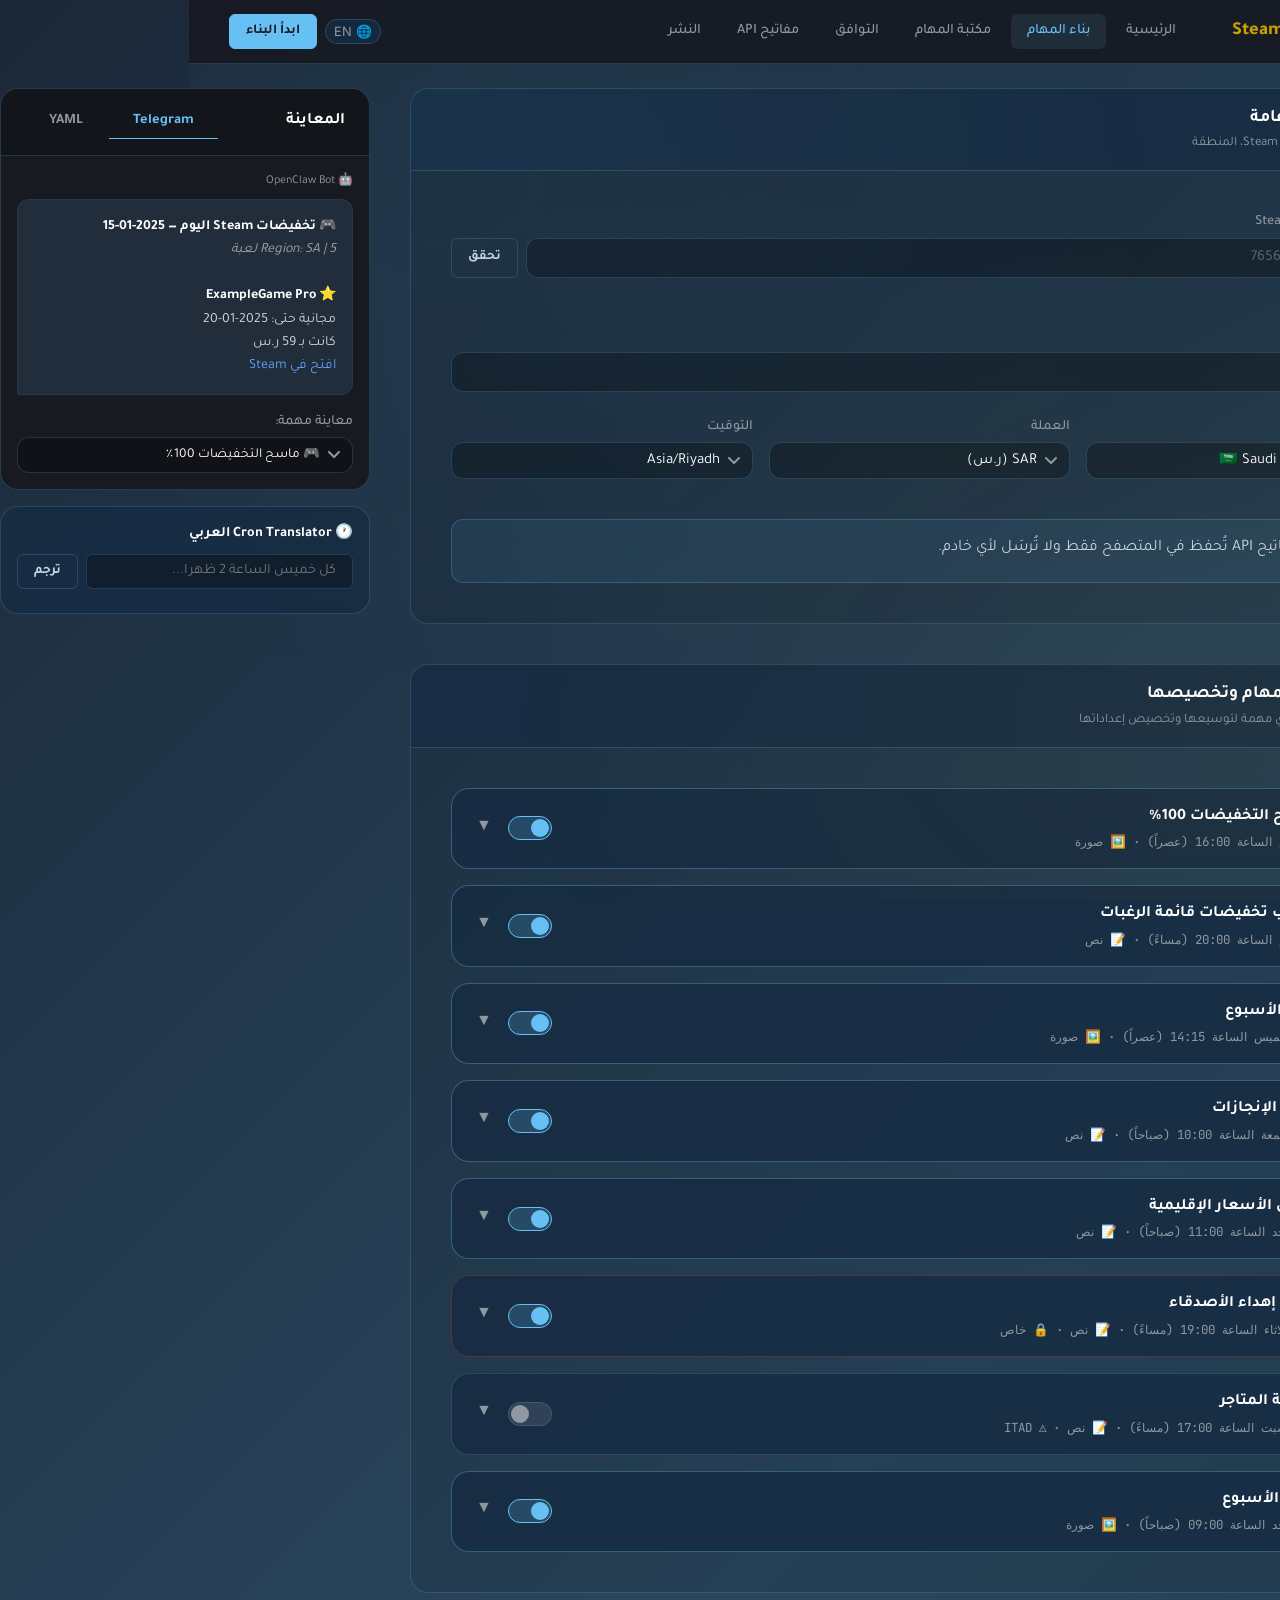
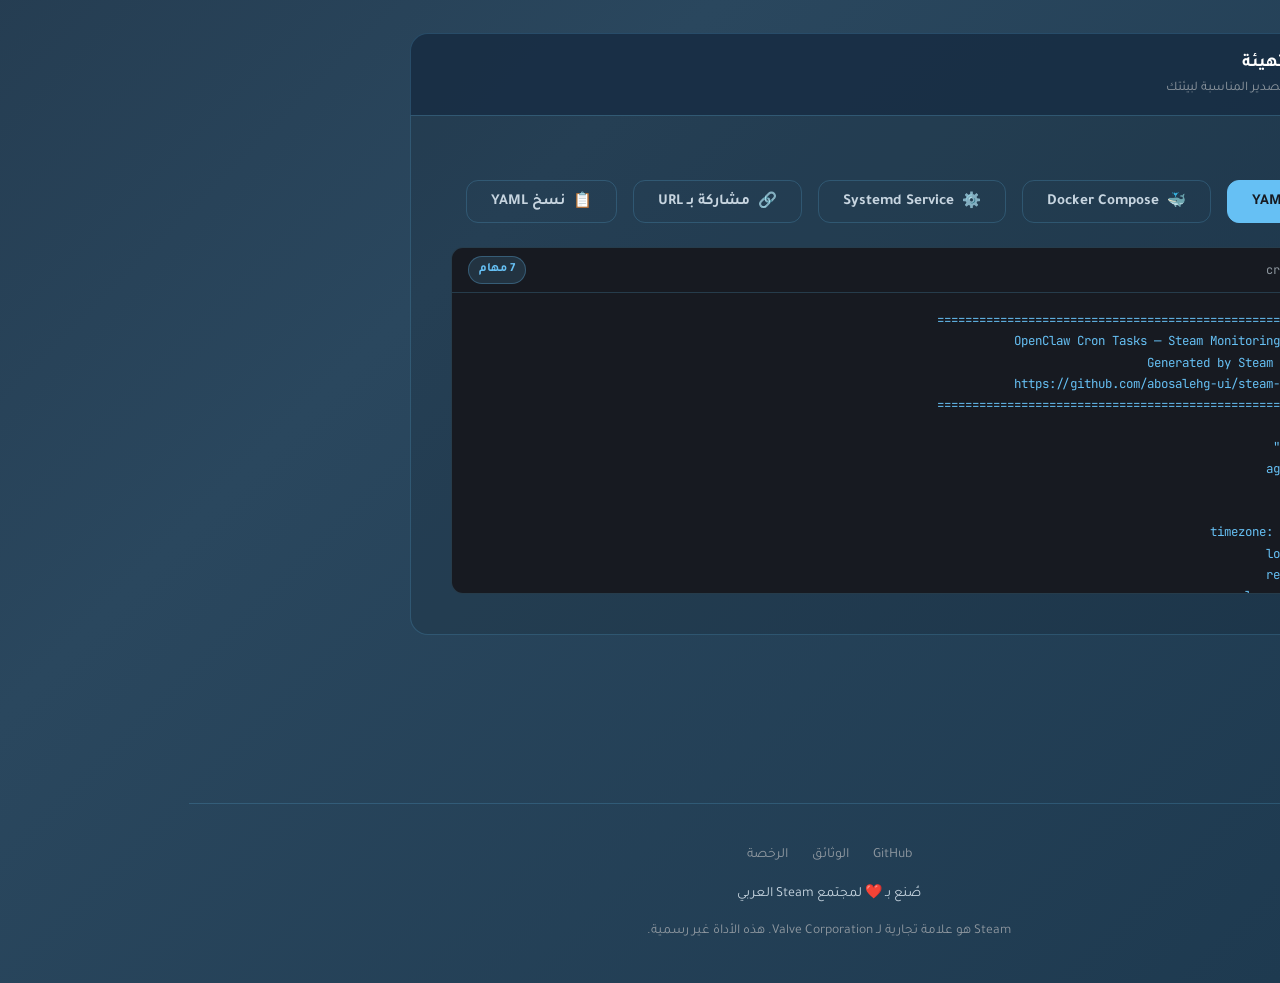
==== pages/builder.html @ 892746eb "feat: Section 2 — Logic Layer (tasks-registry, generators, utils, providers, builder.html)" ====
<!DOCTYPE html>
<html lang="ar" dir="rtl">
<head>
  <meta charset="UTF-8">
  <meta name="viewport" content="width=device-width, initial-scale=1.0">
  <title>بناء المهام — Steam Cron Studio</title>
  <link rel="icon" type="image/svg+xml" href="../assets/icons/favicon.svg">
  <link rel="preconnect" href="https://fonts.googleapis.com">
  <link rel="preconnect" href="https://fonts.gstatic.com" crossorigin>
  <link href="https://fonts.googleapis.com/css2?family=Tajawal:wght@400;500;700;800&family=Amiri:wght@400;700&family=Inter:wght@400;600;800&family=JetBrains+Mono:wght@400;500&display=swap" rel="stylesheet">
  <link rel="stylesheet" href="../css/steam-theme.css">
  <link rel="stylesheet" href="../css/components.css">
  <style>
    .builder-main { padding: calc(var(--nav-height) + var(--space-lg)) var(--space-xl) var(--space-2xl); }
    .builder-grid { display: grid; grid-template-columns: 1fr 370px; gap: var(--space-xl); max-width: 1300px; margin: 0 auto; align-items: start; }
    @media(max-width:1100px){ .builder-grid{ grid-template-columns:1fr; } }

    .step-section { margin-bottom: var(--space-xl); }
    .step-section-header {
      display: flex; align-items: center; gap: var(--space-md);
      padding: var(--space-md) var(--space-lg);
      background: var(--bg-card); border: 1px solid var(--border-card);
      border-radius: var(--radius-lg) var(--radius-lg) 0 0;
      border-bottom: none; cursor: pointer;
    }
    .step-section-body {
      background: rgba(0,0,0,0.1); border: 1px solid var(--border-card);
      border-radius: 0 0 var(--radius-lg) var(--radius-lg);
      padding: var(--space-xl);
    }
    .step-num-big {
      width: 40px; height: 40px; border-radius: 50%;
      background: var(--accent-gold); color: var(--bg-deep);
      display: flex; align-items: center; justify-content: center;
      font-weight: 800; font-size: 1.1rem; flex-shrink: 0;
    }

    /* Task cards in builder */
    .builder-tasks { display: flex; flex-direction: column; gap: var(--space-md); }

    .b-task {
      background: var(--bg-card); border: 1px solid var(--border-card);
      border-radius: var(--radius-lg); overflow: hidden;
      transition: border-color var(--transition-fast);
    }
    .b-task.enabled  { border-color: rgba(102,192,244,0.35); }
    .b-task.required { border-color: rgba(169,68,66,0.4); }

    .b-task-head {
      display: flex; align-items: center; gap: var(--space-md);
      padding: var(--space-md) var(--space-lg); cursor: pointer;
    }
    .b-task-head:hover { background: rgba(102,192,244,0.03); }

    .b-task-icon { font-size: 1.5rem; flex-shrink:0; }
    .b-task-info { flex: 1; }
    .b-task-name { font-weight: 700; color: var(--text-white); }
    .b-task-meta { font-size: 0.78rem; color: var(--text-secondary); font-family: var(--font-mono); margin-top: 2px; }

    .b-task-body {
      display: none; padding: var(--space-lg);
      border-top: 1px solid var(--border-card);
      background: rgba(0,0,0,0.12);
    }
    .b-task.open .b-task-body { display: block; }
    .b-task .chevron { transition: transform var(--transition-base); color: var(--text-secondary); }
    .b-task.open .chevron { transform: rotate(180deg); }

    /* Config rows */
    .cfg-row { display: flex; align-items: center; gap: var(--space-md); margin-bottom: var(--space-md); }
    .cfg-row:last-child { margin-bottom: 0; }
    .cfg-label { min-width: 160px; font-size: 0.85rem; color: var(--text-secondary); flex-shrink:0; }
    .cfg-val   { flex: 1; display: flex; align-items: center; gap: var(--space-sm); }
    .cfg-suffix { font-size: 0.85rem; color: var(--text-secondary); flex-shrink: 0; }

    /* Number input with +/- */
    .num-input-wrap { display: flex; align-items: center; gap: 4px; }
    .num-btn {
      width: 28px; height: 28px; border-radius: var(--radius-sm);
      background: rgba(102,192,244,0.1); border: 1px solid var(--border-card);
      color: var(--accent-blue); font-size: 1rem; cursor: pointer;
      display: flex; align-items: center; justify-content: center;
      transition: background var(--transition-fast);
    }
    .num-btn:hover { background: rgba(102,192,244,0.2); }
    .num-field {
      width: 64px; text-align: center; padding: 4px 6px;
      background: rgba(0,0,0,0.3); border: 1px solid var(--border-card);
      border-radius: var(--radius-sm); color: var(--text-white);
      font-family: var(--font-mono); font-size: 0.9rem;
    }

    /* Tag input */
    .tag-wrap {
      display: flex; flex-wrap: wrap; gap: 4px; padding: 6px;
      background: rgba(0,0,0,0.3); border: 1px solid var(--border-card);
      border-radius: var(--radius-md); min-height: 42px;
      cursor: text; flex: 1;
    }
    .tag-chip {
      display: flex; align-items: center; gap: 4px;
      padding: 3px 8px; border-radius: var(--radius-pill);
      background: rgba(102,192,244,0.12); border: 1px solid rgba(102,192,244,0.25);
      font-size: 0.78rem; color: var(--accent-blue);
    }
    .tag-x { background: none; border: none; color: var(--accent-blue); cursor: pointer; padding: 0; font-size: 0.85rem; opacity: 0.7; }
    .tag-x:hover { opacity: 1; }
    .tag-in {
      background: none; border: none; color: var(--text-white);
      font-family: var(--font-arabic); font-size: 0.85rem;
      outline: none; min-width: 80px; flex: 1;
    }

    /* Schedule picker */
    .sched-wrap { display: flex; flex-direction: column; gap: var(--space-sm); }
    .sched-pills { display: flex; flex-wrap: wrap; gap: var(--space-xs); }
    .sched-pill {
      padding: 5px var(--space-md); border-radius: var(--radius-pill);
      border: 1px solid var(--border-card); font-size: 0.8rem; cursor: pointer;
      background: transparent; color: var(--text-secondary); font-family: var(--font-arabic);
      transition: all var(--transition-fast);
    }
    .sched-pill.active, .sched-pill:hover { border-color: var(--accent-blue); color: var(--accent-blue); background: rgba(102,192,244,0.08); }
    .sched-custom-row { display: flex; gap: var(--space-sm); align-items: center; }
    .cron-result { font-family: var(--font-mono); font-size: 0.9rem; color: var(--accent-blue); padding: 6px var(--space-md); background: rgba(0,0,0,0.3); border-radius: var(--radius-sm); border: 1px solid var(--border-card); }

    /* Preview panel */
    .preview-sticky { position: sticky; top: calc(var(--nav-height) + var(--space-md)); }
    .preview-box { background: var(--bg-deep); border: 1px solid var(--border-card); border-radius: var(--radius-lg); overflow: hidden; }
    .preview-head { padding: var(--space-md) var(--space-lg); border-bottom: 1px solid var(--border-card); background: rgba(0,0,0,0.2); }
    .preview-body { padding: var(--space-md); min-height: 200px; max-height: calc(100vh - 280px); overflow-y: auto; }

    .tg-preview {
      background: #212d3b; border-radius: 12px 12px 12px 3px;
      padding: var(--space-md); font-size: 0.875rem; line-height: 1.65;
      color: #d1d5db; max-width: 340px; word-break: break-word;
      white-space: pre-wrap; border: 1px solid rgba(102,192,244,0.08);
    }
    .tg-preview b { color: #fff; font-weight: 700; }
    .tg-preview i { color: #9ca3af; }
    .tg-preview a { color: #60a5fa; }
    .tg-preview s { text-decoration: line-through; opacity: 0.7; }

    /* Export section */
    .export-card { background: var(--bg-card); border: 1px solid var(--border-gold); border-radius: var(--radius-lg); padding: var(--space-xl); }
    .export-btns { display: flex; flex-wrap: wrap; gap: var(--space-md); margin-top: var(--space-lg); }

    /* YAML preview */
    .yaml-box { background: var(--bg-deep); border: 1px solid var(--border-card); border-radius: var(--radius-md); overflow: hidden; }
    .yaml-box-head { padding: var(--space-sm) var(--space-md); border-bottom: 1px solid var(--border-card); display: flex; justify-content: space-between; align-items: center; }
    .yaml-content { padding: var(--space-md); font-family: var(--font-mono); font-size: 0.78rem; color: var(--accent-blue); line-height: 1.7; max-height: 300px; overflow-y: auto; white-space: pre; }

    /* Cron NL section */
    .cron-nl-box { background: rgba(0,0,0,0.2); border: 1px solid var(--border-card); border-radius: var(--radius-md); padding: var(--space-md); margin-top: var(--space-md); }
    .cron-nl-row { display: flex; gap: var(--space-sm); }
    .cron-nl-in { flex: 1; padding: 8px var(--space-md); background: rgba(0,0,0,0.3); border: 1px solid var(--border-card); border-radius: var(--radius-sm); color: var(--text-white); font-family: var(--font-arabic); font-size: 0.9rem; outline: none; }
    .cron-nl-in:focus { border-color: var(--accent-blue); }
    .cron-nl-result { margin-top: var(--space-sm); font-size: 0.85rem; color: var(--text-secondary); }

    /* Steam verify */
    .steam-verify-row { display: flex; gap: var(--space-sm); }
    .steam-verify-row .form-input { flex: 1; }
    .avatar-preview { width: 52px; height: 52px; border-radius: 6px; border: 2px solid var(--accent-blue); object-fit: cover; display: none; }
  </style>
</head>
<body>
<nav class="nav" id="nav-host"></nav>

<main class="builder-main">
  <div class="builder-grid">

    <!-- ══ LEFT COLUMN: Steps ══════════════════════════════════ -->
    <div class="builder-left">

      <!-- STEP 1: Global Settings -->
      <div class="step-section" id="step1">
        <div class="step-section-header">
          <div class="step-num-big">1</div>
          <div>
            <div style="font-weight:700;color:var(--text-white);font-size:1.1rem" data-i18n="step1_title">إعدادات عامة</div>
            <div style="font-size:0.82rem;color:var(--text-secondary)">Steam ID، Telegram، المنطقة</div>
          </div>
        </div>
        <div class="step-section-body">

          <!-- Steam ID -->
          <div class="form-group">
            <label class="form-label" data-i18n="steam_id_label">Steam ID (SteamID64)</label>
            <div class="steam-verify-row">
              <img id="steam-avatar" class="avatar-preview" alt="Steam Avatar">
              <input type="text" id="steam-id-input" class="form-input"
                     placeholder="76561198017149971"
                     maxlength="17" inputmode="numeric"
                     data-i18n-placeholder="steam_id_placeholder">
              <button id="verify-btn" class="btn btn-ghost btn-sm" data-i18n="verify_btn">تحقق</button>
            </div>
            <div id="steam-verify-msg" style="font-size:0.8rem;margin-top:4px;"></div>
            <div class="muted" style="font-size:0.78rem;margin-top:4px;" data-i18n="steam_id_hint">17 رقم يبدأ بـ 7656119</div>
          </div>

          <!-- Telegram Chat ID -->
          <div class="form-group">
            <label class="form-label" data-i18n="chat_id_label">Telegram Chat ID</label>
            <input type="text" id="chat-id-input" class="form-input"
                   placeholder="6803381"
                   data-i18n-placeholder="chat_id_placeholder">
          </div>

          <!-- Region + Currency + Timezone -->
          <div class="grid grid-3" style="gap:var(--space-md)">
            <div class="form-group">
              <label class="form-label" data-i18n="region_label">المنطقة</label>
              <select id="region-select" class="form-select">
                <option value="sa" selected>🇸🇦 Saudi Arabia (SA)</option>
                <option value="ae">🇦🇪 UAE (AE)</option>
                <option value="kw">🇰🇼 Kuwait (KW)</option>
                <option value="us">🇺🇸 USA (US)</option>
                <option value="gb">🇬🇧 UK (GB)</option>
                <option value="de">🇩🇪 Germany (DE)</option>
              </select>
            </div>
            <div class="form-group">
              <label class="form-label" data-i18n="currency_label">العملة</label>
              <select id="currency-select" class="form-select">
                <option value="SAR" selected>SAR (ر.س)</option>
                <option value="AED">AED (د.إ)</option>
                <option value="KWD">KWD (د.ك)</option>
                <option value="USD">USD ($)</option>
                <option value="GBP">GBP (£)</option>
                <option value="EUR">EUR (€)</option>
              </select>
            </div>
            <div class="form-group">
              <label class="form-label" data-i18n="timezone_label">التوقيت</label>
              <select id="tz-select" class="form-select">
                <option value="Asia/Riyadh" selected>Asia/Riyadh</option>
                <option value="Asia/Dubai">Asia/Dubai</option>
                <option value="Asia/Kuwait">Asia/Kuwait</option>
                <option value="UTC">UTC</option>
                <option value="Europe/London">Europe/London</option>
              </select>
            </div>
          </div>

          <div class="alert alert-info" style="margin-top:var(--space-md)">
            <span class="alert-icon">🔒</span>
            <div class="alert-content" data-i18n="notice_client_only">مفاتيح API تُحفظ في المتصفح فقط ولا تُرسَل لأي خادم.</div>
          </div>
        </div>
      </div>

      <!-- STEP 2: Tasks -->
      <div class="step-section" id="step2">
        <div class="step-section-header">
          <div class="step-num-big" style="background:var(--accent-blue)">2</div>
          <div>
            <div style="font-weight:700;color:var(--text-white);font-size:1.1rem" data-i18n="tasks_step_title">تفعيل المهام وتخصيصها</div>
            <div style="font-size:0.82rem;color:var(--text-secondary)" data-i18n="tasks_step_subtitle">اضغط على أي مهمة لتوسيعها وتخصيص إعداداتها</div>
          </div>
        </div>
        <div class="step-section-body">
          <div class="builder-tasks" id="tasks-container">
            <!-- Injected by JS -->
          </div>
        </div>
      </div>

      <!-- STEP 3: Export -->
      <div class="step-section" id="step3">
        <div class="step-section-header">
          <div class="step-num-big" style="background:var(--accent-green)">3</div>
          <div>
            <div style="font-weight:700;color:var(--text-white);font-size:1.1rem" data-i18n="export_title">تصدير التهيئة</div>
            <div style="font-size:0.82rem;color:var(--text-secondary)" data-i18n="export_subtitle">اختر صيغة التصدير المناسبة لبيئتك</div>
          </div>
        </div>
        <div class="step-section-body">
          <div class="export-btns">
            <button id="btn-dl-yaml"    class="btn btn-primary">⬇️ <span data-i18n="btn_export_yaml">تحميل YAML</span></button>
            <button id="btn-dl-docker"  class="btn btn-ghost">🐳 <span data-i18n="btn_export_docker">Docker Compose</span></button>
            <button id="btn-dl-systemd" class="btn btn-ghost">⚙️ <span data-i18n="btn_export_systemd">Systemd Service</span></button>
            <button id="btn-share"      class="btn btn-ghost">🔗 <span data-i18n="btn_share_url">مشاركة بـ URL</span></button>
            <button id="btn-copy-yaml"  class="btn btn-ghost">📋 <span data-i18n="btn_copy_yaml">نسخ YAML</span></button>
          </div>

          <!-- YAML Preview -->
          <div class="yaml-box" style="margin-top:var(--space-lg)">
            <div class="yaml-box-head">
              <span class="code-lang">cron_tasks.yaml</span>
              <span id="tasks-count" class="badge badge-blue">0 مهام</span>
            </div>
            <div class="yaml-content" id="yaml-preview">
              # أدخل إعداداتك أولاً لتوليد الـ YAML
            </div>
          </div>
        </div>
      </div>
    </div>

    <!-- ══ RIGHT COLUMN: Preview Panel ═══════════════════════ -->
    <div class="preview-sticky">
      <div class="preview-box">
        <div class="preview-head">
          <div class="flex-between">
            <span style="font-weight:700;color:var(--text-white)" data-i18n="preview_title">المعاينة</span>
            <div class="tabs" style="border:none;gap:2px">
              <button class="tab-btn active" data-tab-id="tab-tg">Telegram</button>
              <button class="tab-btn"        data-tab-id="tab-yaml">YAML</button>
            </div>
          </div>
        </div>

        <!-- Tab: Telegram Preview -->
        <div class="preview-body" id="tab-tg">
          <div style="font-size:0.75rem;color:var(--text-secondary);margin-bottom:var(--space-sm)">
            🤖 OpenClaw Bot
          </div>
          <div class="tg-preview" id="tg-preview-content">
            اختر مهمة لمعاينة رسالة Telegram
          </div>
          <div style="margin-top:var(--space-md)">
            <label class="form-label" style="margin-bottom:4px">معاينة مهمة:</label>
            <select id="preview-task-select" class="form-select" style="font-size:0.85rem">
            </select>
          </div>
        </div>

        <!-- Tab: YAML mini preview -->
        <div class="preview-body" id="tab-yaml" style="display:none">
          <pre id="yaml-mini-preview" style="font-size:0.72rem;max-height:400px;overflow:auto;border:none;background:transparent;padding:0;color:var(--accent-blue)"># YAML preview here</pre>
        </div>

      </div>

      <!-- Cron NL Translator -->
      <div style="margin-top:var(--space-md)">
        <div class="card" style="padding:var(--space-md)">
          <div style="font-weight:700;color:var(--text-white);margin-bottom:var(--space-sm);font-size:0.9rem">
            🕐 Cron Translator العربي
          </div>
          <div class="cron-nl-row">
            <input type="text" id="cron-nl-input" class="cron-nl-in"
                   placeholder="كل خميس الساعة 2 ظهراً...">
            <button id="cron-nl-btn" class="btn btn-ghost btn-sm" data-i18n="cron_nl_btn">ترجم</button>
          </div>
          <div class="cron-nl-result" id="cron-nl-result"></div>
        </div>
      </div>

    </div>
  </div>
</main>

<footer class="footer" id="footer-host"></footer>

<script type="module">
import { initPage, showToast, downloadFile, copyToClipboard, fetchSteamProfile, isValidSteamId, getLang, setState, getState } from '../js/app.js';
import { TASKS_REGISTRY, buildDefaultConfigs } from '../js/tasks-registry.js';
import { generateYaml }         from '../js/generators/yaml.js';
import { generateDockerCompose } from '../js/generators/docker.js';
import { generateSystemd }       from '../js/generators/systemd.js';
import { nlToCron, cronToHuman } from '../js/utils/cron-nl.js';
import { buildShareUrl, readConfigFromUrl } from '../js/utils/url-state.js';
import { t } from '../js/i18n.js';

// ── App State ──────────────────────────────────────────────────
let tasksCfg = buildDefaultConfigs();
let globalCfg = { steamId:'', chatId:'', region:'sa', currency:'SAR', timezone:'Asia/Riyadh' };

// Load from URL if present
const urlCfg = readConfigFromUrl();
if (urlCfg?.tasksCfg) tasksCfg = { ...tasksCfg, ...urlCfg.tasksCfg };

// ── Init ───────────────────────────────────────────────────────
initPage('builder');
renderTasks();
updateAllPreviews();

// ── Tab switching ──────────────────────────────────────────────
document.querySelectorAll('[data-tab-id]').forEach(btn => {
  btn.addEventListener('click', () => {
    document.querySelectorAll('[data-tab-id]').forEach(b => b.classList.remove('active'));
    btn.classList.add('active');
    const id = btn.dataset.tabId;
    document.getElementById('tab-tg').style.display   = id === 'tab-tg'   ? 'block' : 'none';
    document.getElementById('tab-yaml').style.display  = id === 'tab-yaml' ? 'block' : 'none';
  });
});

// ── Global config inputs ────────────────────────────────────────
document.getElementById('steam-id-input').addEventListener('input', e => {
  globalCfg.steamId = e.target.value.trim();
  updateAllPreviews();
});
document.getElementById('chat-id-input').addEventListener('input', e => {
  globalCfg.chatId = e.target.value.trim();
  updateAllPreviews();
});
document.getElementById('region-select').addEventListener('change', e => {
  globalCfg.region = e.target.value;
  updateAllPreviews();
});
document.getElementById('currency-select').addEventListener('change', e => {
  globalCfg.currency = e.target.value;
  updateAllPreviews();
});
document.getElementById('tz-select').addEventListener('change', e => {
  globalCfg.timezone = e.target.value;
  updateAllPreviews();
});

// ── Steam Verify ───────────────────────────────────────────────
document.getElementById('verify-btn').addEventListener('click', async () => {
  const id  = document.getElementById('steam-id-input').value.trim();
  const msg = document.getElementById('steam-verify-msg');
  const avatar = document.getElementById('steam-avatar');

  if (!isValidSteamId(id)) {
    msg.textContent = t('err_invalid_steam_id', getLang());
    msg.style.color = 'var(--accent-red)';
    return;
  }

  msg.textContent = '⏳ جاري التحقق...';
  msg.style.color = 'var(--text-secondary)';

  try {
    const profile = await fetchSteamProfile(id);
    msg.innerHTML  = `✅ <b style="color:var(--text-white)">${profile.name}</b> · عضو منذ ${profile.memberSince || '—'}`;
    msg.style.color = '#8fb940';
    if (profile.avatar) {
      avatar.src   = profile.avatar;
      avatar.style.display = 'block';
    }
    globalCfg.steamId = id;
    showToast(t('toast_steam_ok', getLang()), 'success');
  } catch {
    msg.textContent = t('toast_steam_err', getLang());
    msg.style.color = 'var(--accent-red)';
    showToast(t('toast_steam_err', getLang()), 'error');
  }
});

// ── Render Task Cards ───────────────────────────────────────────
function renderTasks() {
  const lang = getLang();
  const container = document.getElementById('tasks-container');
  const previewSel = document.getElementById('preview-task-select');

  container.innerHTML = '';
  previewSel.innerHTML = '';

  for (const task of TASKS_REGISTRY) {
    const cfg = tasksCfg[task.id];
    const card = document.createElement('div');
    card.className = `b-task ${cfg.enabled ? 'enabled' : ''} ${task.privacyHigh ? 'required' : ''}`;
    card.dataset.id = task.id;

    const humanSched = cronToHuman(cfg.schedule);
    const humanStr   = humanSched.ar || humanSched;

    card.innerHTML = `
      <div class="b-task-head">
        <span class="b-task-icon">${task.icon}</span>
        <div class="b-task-info">
          <div class="b-task-name">${task.name[lang] || task.name.ar}</div>
          <div class="b-task-meta">${humanStr} · ${task.outputFormat === 'image' ? '🖼️ صورة' : '📝 نص'}${task.privacyHigh ? ' · 🔒 خاص' : ''}${task.requiresItad ? ' · ⚠️ ITAD' : ''}</div>
        </div>
        <label class="toggle-switch" onclick="event.stopPropagation()">
          <input type="checkbox" class="task-toggle" data-task="${task.id}" ${cfg.enabled ? 'checked' : ''}>
          <div class="toggle-track"></div>
        </label>
        <span class="chevron">▼</span>
      </div>
      <div class="b-task-body">
        ${task.privacyHigh ? `<div class="alert alert-danger" style="margin-bottom:var(--space-md)"><span class="alert-icon">🔒</span><div class="alert-content" data-i18n="notice_privacy_high">بيانات الأصدقاء — لن تُعرض كصورة أبدًا (خصوصية)</div></div>` : ''}
        ${task.requiresItad ? `<div class="alert alert-warning" style="margin-bottom:var(--space-md)"><span class="alert-icon">⚠️</span><div class="alert-content" data-i18n="notice_itad_required">هذه المهمة تحتاج ITAD API Key</div></div>` : ''}
        <div class="cfg-row">
          <span class="cfg-label">الجدولة</span>
          <div class="cfg-val">
            <div class="sched-wrap" style="flex:1">
              <div class="sched-pills" data-task="${task.id}">
                ${getSchedulePresets(task).map(p => `<button class="sched-pill ${p.cron === cfg.schedule ? 'active' : ''}" data-cron="${p.cron}">${p.label}</button>`).join('')}
              </div>
              <div class="sched-custom-row">
                <input type="text" class="cron-result" data-task="${task.id}" value="${cfg.schedule}" style="flex:1" dir="ltr">
                <span class="muted" style="font-size:0.75rem" id="cron-human-${task.id}">${humanStr}</span>
              </div>
            </div>
          </div>
        </div>
        ${renderConfigs(task, cfg.configs)}
      </div>
    `;
    container.appendChild(card);

    // Preview select option
    const opt = document.createElement('option');
    opt.value = task.id;
    opt.textContent = `${task.icon} ${task.name[lang] || task.name.ar}`;
    previewSel.appendChild(opt);
  }

  // Attach toggle listeners
  container.querySelectorAll('.task-toggle').forEach(chk => {
    chk.addEventListener('change', e => {
      const id = e.target.dataset.task;
      tasksCfg[id].enabled = e.target.checked;
      e.target.closest('.b-task').classList.toggle('enabled', e.target.checked);
      updateAllPreviews();
    });
  });

  // Attach expand listeners
  container.querySelectorAll('.b-task-head').forEach(head => {
    head.addEventListener('click', e => {
      if (e.target.closest('.toggle-switch')) return;
      const card = head.closest('.b-task');
      // Close others
      container.querySelectorAll('.b-task.open').forEach(c => { if (c !== card) c.classList.remove('open'); });
      card.classList.toggle('open');
    });
  });

  // Schedule pill listeners
  container.querySelectorAll('.sched-pill').forEach(pill => {
    pill.addEventListener('click', () => {
      const taskId = pill.closest('.sched-pills').dataset.task;
      const cron   = pill.dataset.cron;
      pill.closest('.sched-pills').querySelectorAll('.sched-pill').forEach(p => p.classList.remove('active'));
      pill.classList.add('active');
      const input  = container.querySelector(`.cron-result[data-task="${taskId}"]`);
      if (input) input.value = cron;
      tasksCfg[taskId].schedule = cron;
      const h = cronToHuman(cron);
      const humanEl = document.getElementById(`cron-human-${taskId}`);
      if (humanEl) humanEl.textContent = h.ar || h;
      updateAllPreviews();
    });
  });

  // Cron input listeners
  container.querySelectorAll('.cron-result').forEach(input => {
    input.addEventListener('change', e => {
      const taskId = e.target.dataset.task;
      tasksCfg[taskId].schedule = e.target.value.trim();
      const h = cronToHuman(e.target.value.trim());
      const humanEl = document.getElementById(`cron-human-${taskId}`);
      if (humanEl) humanEl.textContent = h.ar || h;
      updateAllPreviews();
    });
  });

  attachConfigListeners();
}

function getSchedulePresets(task) {
  const presets = [
    { label: 'يومياً 16:00', cron: '0 16 * * *' },
    { label: 'يومياً 20:00', cron: '0 20 * * *' },
    { label: 'الأحد 09:00',  cron: '0 9 * * 0' },
    { label: 'الأحد 11:00',  cron: '0 11 * * 0' },
    { label: 'الثلاثاء 19:00', cron: '0 19 * * 2' },
    { label: 'الخميس 14:15', cron: '15 14 * * 4' },
    { label: 'الجمعة 10:00', cron: '0 10 * * 5' },
    { label: 'السبت 17:00',  cron: '0 17 * * 6' },
  ];
  // Return the task default + 2 alternatives
  const taskPreset = presets.find(p => p.cron === task.schedule) || { label: 'مخصص', cron: task.schedule };
  const others = presets.filter(p => p.cron !== task.schedule).slice(0, 2);
  return [taskPreset, ...others];
}

function renderConfigs(task, cfgVals) {
  if (!task.configs.length) return '';
  const rows = task.configs.map(cfgDef => {
    const val = cfgVals[cfgDef.key] ?? cfgDef.default;
    const labelKey = cfgDef.labelKey;
    const label = t(labelKey, getLang());

    if (cfgDef.type === 'bool') {
      return `<div class="cfg-row">
        <span class="cfg-label">${label}</span>
        <div class="cfg-val">
          <label class="toggle-switch">
            <input type="checkbox" class="cfg-bool" data-task="${task.id}" data-key="${cfgDef.key}" ${val ? 'checked' : ''}>
            <div class="toggle-track"></div>
          </label>
        </div>
      </div>`;
    }

    if (cfgDef.type === 'number') {
      return `<div class="cfg-row">
        <span class="cfg-label">${label}</span>
        <div class="cfg-val">
          <div class="num-input-wrap">
            <button class="num-btn" data-op="dec" data-task="${task.id}" data-key="${cfgDef.key}" data-min="${cfgDef.min||0}">−</button>
            <input type="number" class="num-field cfg-num" data-task="${task.id}" data-key="${cfgDef.key}" value="${val}" min="${cfgDef.min||0}" max="${cfgDef.max||999}">
            <button class="num-btn" data-op="inc" data-task="${task.id}" data-key="${cfgDef.key}" data-max="${cfgDef.max||999}">+</button>
          </div>
          ${cfgDef.suffix ? `<span class="cfg-suffix">${cfgDef.suffix}</span>` : ''}
        </div>
      </div>`;
    }

    if (cfgDef.type === 'tags') {
      const tags = Array.isArray(val) ? val : cfgDef.default;
      return `<div class="cfg-row" style="align-items:flex-start">
        <span class="cfg-label" style="padding-top:8px">${label}</span>
        <div class="cfg-val">
          <div class="tag-wrap" data-task="${task.id}" data-key="${cfgDef.key}">
            ${tags.map(tag => `<span class="tag-chip">${tag}<button class="tag-x" data-tag="${tag}">×</button></span>`).join('')}
            <input type="text" class="tag-in" placeholder="أضف...">
          </div>
        </div>
      </div>`;
    }

    return '';
  }).join('');

  return rows;
}

function attachConfigListeners() {
  const container = document.getElementById('tasks-container');

  container.querySelectorAll('.cfg-bool').forEach(chk => {
    chk.addEventListener('change', e => {
      tasksCfg[e.target.dataset.task].configs[e.target.dataset.key] = e.target.checked;
      updateAllPreviews();
    });
  });

  container.querySelectorAll('.num-btn').forEach(btn => {
    btn.addEventListener('click', () => {
      const { task, key, op, min, max } = btn.dataset;
      const input = btn.parentElement.querySelector('.cfg-num');
      let val = parseInt(input.value) || 0;
      val = op === 'inc' ? Math.min(val + 1, parseInt(max)||999) : Math.max(val - 1, parseInt(min)||0);
      input.value = val;
      tasksCfg[task].configs[key] = val;
      updateAllPreviews();
    });
  });

  container.querySelectorAll('.cfg-num').forEach(inp => {
    inp.addEventListener('change', e => {
      tasksCfg[e.target.dataset.task].configs[e.target.dataset.key] = parseInt(e.target.value) || 0;
      updateAllPreviews();
    });
  });

  // Tags
  container.querySelectorAll('.tag-wrap').forEach(wrap => {
    const { task, key } = wrap.dataset;

    wrap.addEventListener('click', () => wrap.querySelector('.tag-in').focus());

    wrap.querySelectorAll('.tag-x').forEach(btn => {
      btn.addEventListener('click', e => {
        const tag   = e.target.dataset.tag;
        const tags  = tasksCfg[task].configs[key] || [];
        tasksCfg[task].configs[key] = tags.filter(t => t !== tag);
        e.target.parentElement.remove();
        updateAllPreviews();
      });
    });

    const input = wrap.querySelector('.tag-in');
    input.addEventListener('keydown', e => {
      if ((e.key === 'Enter' || e.key === ',') && input.value.trim()) {
        e.preventDefault();
        const tag = input.value.trim().replace(',','');
        if (!tag) return;
        const tags = Array.isArray(tasksCfg[task].configs[key]) ? tasksCfg[task].configs[key] : [];
        if (!tags.includes(tag)) {
          tags.push(tag);
          tasksCfg[task].configs[key] = tags;
          const chip = document.createElement('span');
          chip.className = 'tag-chip';
          chip.innerHTML = `${tag}<button class="tag-x" data-tag="${tag}">×</button>`;
          chip.querySelector('.tag-x').addEventListener('click', () => {
            tasksCfg[task].configs[key] = tasksCfg[task].configs[key].filter(t => t !== tag);
            chip.remove();
            updateAllPreviews();
          });
          wrap.insertBefore(chip, input);
        }
        input.value = '';
        updateAllPreviews();
      }
    });
  });
}

// ── Preview Updates ─────────────────────────────────────────────
function updateAllPreviews() {
  updateTgPreview();
  updateYamlPreview();
  updateTasksCount();
}

function updateTgPreview() {
  const taskId  = document.getElementById('preview-task-select').value;
  const task    = TASKS_REGISTRY.find(t => t.id === taskId);
  const content = document.getElementById('tg-preview-content');
  if (!task || !content) return;
  const lang    = getLang();
  const raw     = task.telegramPreview(tasksCfg[task.id]?.configs || {}, lang);
  content.innerHTML = raw
    .replace(/\*\*(.*?)\*\*/g, '<b>$1</b>')
    .replace(/\n/g, '<br>');
}

document.getElementById('preview-task-select').addEventListener('change', updateTgPreview);

function updateYamlPreview() {
  const yaml = generateYaml(globalCfg, tasksCfg);
  document.getElementById('yaml-preview').textContent     = yaml;
  document.getElementById('yaml-mini-preview').textContent = yaml;
}

function updateTasksCount() {
  const count = TASKS_REGISTRY.filter(t => tasksCfg[t.id]?.enabled).length;
  const el    = document.getElementById('tasks-count');
  const lang  = getLang();
  if (el) el.textContent = `${count} ${lang === 'ar' ? 'مهام' : 'tasks'}`;
}

// ── Export Buttons ──────────────────────────────────────────────
document.getElementById('btn-dl-yaml').addEventListener('click', () => {
  const enabled = TASKS_REGISTRY.filter(t => tasksCfg[t.id]?.enabled);
  if (!enabled.length) { showToast(t('toast_no_tasks', getLang()), 'warning'); return; }
  downloadFile(generateYaml(globalCfg, tasksCfg), 'cron_tasks.yaml', 'text/yaml');
});

document.getElementById('btn-copy-yaml').addEventListener('click', async () => {
  const yaml = generateYaml(globalCfg, tasksCfg);
  await copyToClipboard(yaml, t('toast_copied', getLang()));
});

document.getElementById('btn-dl-docker').addEventListener('click', () => {
  downloadFile(generateDockerCompose(globalCfg, tasksCfg), 'docker-compose.yml', 'text/yaml');
});

document.getElementById('btn-dl-systemd').addEventListener('click', () => {
  const { service, timer, install } = generateSystemd(globalCfg);
  downloadFile(service,  'openclaw-steam.service', 'text/plain');
  setTimeout(() => downloadFile(timer,   'openclaw-steam.timer',   'text/plain'), 300);
  setTimeout(() => downloadFile(install, 'install.sh',             'text/plain'), 600);
});

document.getElementById('btn-share').addEventListener('click', async () => {
  const url = buildShareUrl({ tasksCfg, region: globalCfg.region });
  await copyToClipboard(url, t('toast_link_copied', getLang()));
});

// ── Cron NL Translator ──────────────────────────────────────────
document.getElementById('cron-nl-btn').addEventListener('click', () => {
  const input  = document.getElementById('cron-nl-input').value.trim();
  const result = document.getElementById('cron-nl-result');
  if (!input) return;
  const { cron, human } = nlToCron(input);
  result.innerHTML = `<span style="color:var(--accent-blue);font-family:var(--font-mono)">${cron}</span> <span style="color:var(--text-secondary);margin-right:8px">${human.ar || human}</span>`;
});

document.getElementById('cron-nl-input').addEventListener('keydown', e => {
  if (e.key === 'Enter') document.getElementById('cron-nl-btn').click();
});

// Re-render on language change
document.addEventListener('state-changed', () => renderTasks());
</script>
</body>
</html>
---- css/steam-theme.css ----
/* =============================================================
   STEAM CRON STUDIO — Design System
   Steam-inspired dark theme with Arabic RTL support
   ============================================================= */

@import url('https://fonts.googleapis.com/css2?family=Tajawal:wght@400;500;700;800&family=Amiri:wght@400;700&family=Inter:wght@400;600;800&family=JetBrains+Mono:wght@400;500&display=swap');

/* ── CSS Custom Properties ─────────────────────────────────── */
:root {
  /* Backgrounds */
  --bg-start:    #1b2838;
  --bg-end:      #2a475e;
  --bg-deep:     #171a21;
  --bg-card:     rgba(23, 44, 66, 0.85);
  --bg-card-hover: rgba(30, 58, 85, 0.95);
  --bg-overlay:  rgba(0, 0, 0, 0.6);

  /* Borders */
  --border-card: rgba(102, 192, 244, 0.2);
  --border-gold: rgba(199, 160, 8, 0.4);
  --border-active: #66c0f4;

  /* Accent Colors */
  --accent-blue:  #66c0f4;
  --accent-gold:  #c7a008;
  --accent-green: #5c7e10;
  --accent-red:   #a94442;
  --accent-fire:  #ff6b35;
  --accent-purple:#7b68ee;

  /* Text */
  --text-primary:   #c7d5e0;
  --text-secondary: #8f98a0;
  --text-white:     #ffffff;
  --text-gold:      #c7a008;
  --text-blue:      #66c0f4;

  /* Fonts */
  --font-arabic:  'Tajawal', 'Amiri', sans-serif;
  --font-display: 'Amiri', serif;
  --font-latin:   'Inter', sans-serif;
  --font-mono:    'JetBrains Mono', monospace;

  /* Spacing */
  --space-xs:  4px;
  --space-sm:  8px;
  --space-md:  16px;
  --space-lg:  24px;
  --space-xl:  40px;
  --space-2xl: 64px;

  /* Border Radius */
  --radius-sm:  6px;
  --radius-md:  12px;
  --radius-lg:  18px;
  --radius-xl:  28px;
  --radius-pill:100px;

  /* Shadows */
  --shadow-sm:   0 2px 8px rgba(0,0,0,0.3);
  --shadow-md:   0 6px 20px rgba(0,0,0,0.4);
  --shadow-lg:   0 12px 40px rgba(0,0,0,0.55);
  --shadow-gold: 0 0 20px rgba(199,160,8,0.25);
  --shadow-blue: 0 0 20px rgba(102,192,244,0.2);

  /* Transitions */
  --transition-fast: 150ms ease;
  --transition-base: 250ms ease;
  --transition-slow: 400ms cubic-bezier(0.4, 0, 0.2, 1);

  /* Layout */
  --nav-height: 64px;
  --sidebar-width: 300px;
  --content-max: 1200px;
}

/* ── Reset & Base ───────────────────────────────────────────── */
*, *::before, *::after {
  box-sizing: border-box;
  margin: 0;
  padding: 0;
}

html {
  scroll-behavior: smooth;
  font-size: 16px;
}

body {
  font-family: var(--font-arabic);
  background: linear-gradient(135deg, var(--bg-start) 0%, var(--bg-end) 60%, #1e3a50 100%);
  min-height: 100vh;
  color: var(--text-primary);
  line-height: 1.6;
  direction: rtl;
  overflow-x: hidden;
}

body.lang-en {
  direction: ltr;
  font-family: var(--font-latin);
}

/* Background pattern */
body::before {
  content: '';
  position: fixed;
  inset: 0;
  background:
    radial-gradient(ellipse at 20% 20%, rgba(102,192,244,0.05) 0%, transparent 50%),
    radial-gradient(ellipse at 80% 80%, rgba(199,160,8,0.04) 0%, transparent 50%);
  pointer-events: none;
  z-index: 0;
}

/* ── Typography ─────────────────────────────────────────────── */
h1, h2, h3, h4, h5, h6 {
  color: var(--text-white);
  line-height: 1.3;
  font-weight: 700;
}

h1 { font-size: clamp(2rem, 5vw, 3.5rem); }
h2 { font-size: clamp(1.5rem, 3vw, 2.2rem); }
h3 { font-size: clamp(1.2rem, 2.5vw, 1.6rem); }
h4 { font-size: 1.2rem; }

p { color: var(--text-primary); margin-bottom: var(--space-md); }
p:last-child { margin-bottom: 0; }

a {
  color: var(--accent-blue);
  text-decoration: none;
  transition: color var(--transition-fast);
}
a:hover { color: var(--text-white); }

code, pre {
  font-family: var(--font-mono);
  font-size: 0.875em;
}

pre {
  background: var(--bg-deep);
  border: 1px solid var(--border-card);
  border-radius: var(--radius-md);
  padding: var(--space-lg);
  overflow-x: auto;
  color: var(--accent-blue);
  line-height: 1.7;
}

/* ── Layout Utilities ───────────────────────────────────────── */
.container {
  width: 100%;
  max-width: var(--content-max);
  margin: 0 auto;
  padding: 0 var(--space-xl);
}

.main {
  position: relative;
  z-index: 1;
  padding-top: var(--nav-height);
}

.grid { display: grid; gap: var(--space-lg); }
.grid-2 { grid-template-columns: repeat(2, 1fr); }
.grid-3 { grid-template-columns: repeat(3, 1fr); }
.grid-4 { grid-template-columns: repeat(4, 1fr); }

.flex { display: flex; }
.flex-center { display: flex; align-items: center; justify-content: center; }
.flex-between { display: flex; align-items: center; justify-content: space-between; }
.flex-gap-sm { gap: var(--space-sm); }
.flex-gap-md { gap: var(--space-md); }
.flex-gap-lg { gap: var(--space-lg); }
.flex-wrap { flex-wrap: wrap; }

.text-center { text-align: center; }
.text-start  { text-align: start; }
.text-end    { text-align: end; }

.mt-sm { margin-top: var(--space-sm); }
.mt-md { margin-top: var(--space-md); }
.mt-lg { margin-top: var(--space-lg); }
.mt-xl { margin-top: var(--space-xl); }
.mb-sm { margin-bottom: var(--space-sm); }
.mb-md { margin-bottom: var(--space-md); }
.mb-lg { margin-bottom: var(--space-lg); }

.hidden { display: none !important; }
.sr-only { position: absolute; width: 1px; height: 1px; overflow: hidden; clip: rect(0,0,0,0); }

/* ── Navigation ─────────────────────────────────────────────── */
.nav {
  position: fixed;
  top: 0;
  left: 0;
  right: 0;
  height: var(--nav-height);
  background: rgba(23, 26, 33, 0.92);
  backdrop-filter: blur(16px);
  -webkit-backdrop-filter: blur(16px);
  border-bottom: 1px solid var(--border-card);
  z-index: 100;
  display: flex;
  align-items: center;
  padding: 0 var(--space-xl);
  gap: var(--space-xl);
}

.nav-brand {
  display: flex;
  align-items: center;
  gap: var(--space-sm);
  font-weight: 800;
  font-size: 1.15rem;
  color: var(--text-white);
  flex-shrink: 0;
}

.nav-brand img { width: 36px; height: 36px; }

.nav-brand span { color: var(--accent-gold); }

.nav-links {
  display: flex;
  align-items: center;
  gap: var(--space-xs);
  flex: 1;
  list-style: none;
}

.nav-links a {
  display: flex;
  align-items: center;
  gap: var(--space-xs);
  padding: 6px var(--space-md);
  border-radius: var(--radius-sm);
  color: var(--text-secondary);
  font-size: 0.9rem;
  font-weight: 500;
  transition: all var(--transition-fast);
  white-space: nowrap;
}

.nav-links a:hover,
.nav-links a.active {
  color: var(--text-white);
  background: rgba(102, 192, 244, 0.1);
}

.nav-links a.active {
  color: var(--accent-blue);
}

.nav-actions {
  display: flex;
  align-items: center;
  gap: var(--space-sm);
  margin-right: auto;
}

body.lang-en .nav-actions { margin-right: 0; margin-left: auto; }

.lang-toggle {
  background: var(--bg-card);
  border: 1px solid var(--border-card);
  border-radius: var(--radius-pill);
  padding: 4px var(--space-sm);
  display: flex;
  align-items: center;
  gap: 4px;
  cursor: pointer;
  color: var(--text-secondary);
  font-size: 0.8rem;
  font-family: var(--font-latin);
  transition: all var(--transition-fast);
}
.lang-toggle:hover { border-color: var(--accent-blue); color: var(--text-white); }

/* ── Cards ──────────────────────────────────────────────────── */
.card {
  background: var(--bg-card);
  border: 1px solid var(--border-card);
  border-radius: var(--radius-lg);
  padding: var(--space-lg);
  transition: all var(--transition-base);
  backdrop-filter: blur(8px);
}

.card:hover {
  border-color: rgba(102, 192, 244, 0.4);
  background: var(--bg-card-hover);
  transform: translateY(-2px);
  box-shadow: var(--shadow-md);
}

.card-gold {
  border-color: var(--border-gold);
}
.card-gold:hover { border-color: var(--accent-gold); box-shadow: var(--shadow-gold); }

/* ── Buttons ────────────────────────────────────────────────── */
.btn {
  display: inline-flex;
  align-items: center;
  justify-content: center;
  gap: var(--space-sm);
  padding: 10px var(--space-lg);
  border: 1px solid transparent;
  border-radius: var(--radius-md);
  font-family: var(--font-arabic);
  font-size: 0.95rem;
  font-weight: 600;
  cursor: pointer;
  transition: all var(--transition-base);
  white-space: nowrap;
  text-decoration: none;
}

.btn-lg {
  padding: 14px var(--space-xl);
  font-size: 1.05rem;
  border-radius: var(--radius-lg);
}

.btn-sm {
  padding: 6px var(--space-md);
  font-size: 0.85rem;
  border-radius: var(--radius-sm);
}

.btn-primary {
  background: var(--accent-blue);
  color: var(--bg-deep);
  border-color: var(--accent-blue);
  font-weight: 700;
}
.btn-primary:hover {
  background: #7dcef7;
  color: var(--bg-deep);
  box-shadow: var(--shadow-blue);
  transform: translateY(-1px);
}

.btn-gold {
  background: var(--accent-gold);
  color: var(--bg-deep);
  border-color: var(--accent-gold);
  font-weight: 700;
}
.btn-gold:hover {
  background: #d4aa0c;
  box-shadow: var(--shadow-gold);
  transform: translateY(-1px);
}

.btn-ghost {
  background: transparent;
  color: var(--text-primary);
  border-color: var(--border-card);
}
.btn-ghost:hover {
  border-color: var(--accent-blue);
  color: var(--text-white);
  background: rgba(102, 192, 244, 0.08);
}

.btn-danger {
  background: rgba(169,68,66,0.15);
  color: var(--accent-red);
  border-color: rgba(169,68,66,0.3);
}
.btn-danger:hover { background: rgba(169,68,66,0.25); }

.btn:disabled {
  opacity: 0.4;
  cursor: not-allowed;
  transform: none !important;
}

/* ── Form Elements ──────────────────────────────────────────── */
.form-group { margin-bottom: var(--space-lg); }

.form-label {
  display: block;
  color: var(--text-secondary);
  font-size: 0.875rem;
  font-weight: 500;
  margin-bottom: var(--space-xs);
}

.form-input,
.form-select,
.form-textarea {
  width: 100%;
  padding: 10px var(--space-md);
  background: rgba(0,0,0,0.3);
  border: 1px solid var(--border-card);
  border-radius: var(--radius-md);
  color: var(--text-white);
  font-family: var(--font-arabic);
  font-size: 0.95rem;
  transition: border-color var(--transition-fast);
  outline: none;
  direction: inherit;
}

.form-input:focus,
.form-select:focus,
.form-textarea:focus {
  border-color: var(--accent-blue);
  box-shadow: 0 0 0 3px rgba(102,192,244,0.15);
}

.form-input::placeholder { color: var(--text-secondary); opacity: 0.6; }

.form-textarea { resize: vertical; min-height: 100px; }

.form-select {
  appearance: none;
  cursor: pointer;
  background-image: url("data:image/svg+xml,%3Csvg xmlns='http://www.w3.org/2000/svg' width='12' height='8' viewBox='0 0 12 8'%3E%3Cpath d='M1 1l5 5 5-5' stroke='%238f98a0' stroke-width='2' fill='none' stroke-linecap='round'/%3E%3C/svg%3E");
  background-repeat: no-repeat;
  background-position: left 12px center;
  padding-left: 32px;
}

body[dir="rtl"] .form-select {
  background-position: right 12px center;
  padding-right: 32px;
  padding-left: var(--space-md);
}

.form-check {
  display: flex;
  align-items: center;
  gap: var(--space-sm);
  cursor: pointer;
}

.form-check input[type="checkbox"],
.form-check input[type="radio"] {
  width: 18px;
  height: 18px;
  accent-color: var(--accent-blue);
  cursor: pointer;
}

/* Range input */
.form-range {
  width: 100%;
  accent-color: var(--accent-blue);
  cursor: pointer;
}

/* ── Badges & Tags ──────────────────────────────────────────── */
.badge {
  display: inline-flex;
  align-items: center;
  gap: 4px;
  padding: 3px 10px;
  border-radius: var(--radius-pill);
  font-size: 0.78rem;
  font-weight: 600;
}

.badge-blue   { background: rgba(102,192,244,0.15); color: var(--accent-blue); border: 1px solid rgba(102,192,244,0.3); }
.badge-gold   { background: rgba(199,160,8,0.15);   color: var(--accent-gold); border: 1px solid rgba(199,160,8,0.3); }
.badge-green  { background: rgba(92,126,16,0.2);    color: #8fb940;            border: 1px solid rgba(92,126,16,0.4); }
.badge-red    { background: rgba(169,68,66,0.2);    color: #d4706e;            border: 1px solid rgba(169,68,66,0.4); }
.badge-fire   { background: rgba(255,107,53,0.15);  color: var(--accent-fire); border: 1px solid rgba(255,107,53,0.3); }
.badge-gray   { background: rgba(143,152,160,0.15); color: var(--text-secondary); border: 1px solid rgba(143,152,160,0.3); }

/* ── Toggle Switch ──────────────────────────────────────────── */
.toggle-switch {
  position: relative;
  width: 44px;
  height: 24px;
  flex-shrink: 0;
}

.toggle-switch input { opacity: 0; width: 0; height: 0; }

.toggle-track {
  position: absolute;
  inset: 0;
  background: rgba(255,255,255,0.1);
  border-radius: var(--radius-pill);
  border: 1px solid var(--border-card);
  cursor: pointer;
  transition: all var(--transition-base);
}

.toggle-track::after {
  content: '';
  position: absolute;
  width: 18px;
  height: 18px;
  border-radius: 50%;
  background: var(--text-secondary);
  top: 2px;
  right: 2px;
  transition: all var(--transition-base);
}

body[dir="rtl"] .toggle-track::after { right: auto; left: 2px; }

input:checked + .toggle-track {
  background: rgba(102,192,244,0.2);
  border-color: var(--accent-blue);
}

input:checked + .toggle-track::after {
  background: var(--accent-blue);
  right: auto;
  left: 2px;
}

body[dir="rtl"] input:checked + .toggle-track::after {
  left: auto;
  right: 2px;
}

/* ── Tabs ───────────────────────────────────────────────────── */
.tabs {
  display: flex;
  border-bottom: 1px solid var(--border-card);
  gap: 2px;
  overflow-x: auto;
}

.tab-btn {
  padding: var(--space-sm) var(--space-lg);
  background: transparent;
  border: none;
  border-bottom: 2px solid transparent;
  color: var(--text-secondary);
  font-family: var(--font-arabic);
  font-size: 0.9rem;
  font-weight: 600;
  cursor: pointer;
  transition: all var(--transition-fast);
  white-space: nowrap;
  margin-bottom: -1px;
}

.tab-btn:hover { color: var(--text-white); }

.tab-btn.active {
  color: var(--accent-blue);
  border-bottom-color: var(--accent-blue);
}

.tab-pane { display: none; animation: fadeIn 200ms ease; }
.tab-pane.active { display: block; }

/* ── Progress Steps ─────────────────────────────────────────── */
.steps {
  display: flex;
  align-items: center;
  gap: 0;
  padding: var(--space-lg) 0;
}

.step {
  display: flex;
  align-items: center;
  gap: var(--space-sm);
  flex: 1;
}

.step-num {
  width: 36px;
  height: 36px;
  border-radius: 50%;
  border: 2px solid var(--border-card);
  display: flex;
  align-items: center;
  justify-content: center;
  font-size: 0.9rem;
  font-weight: 700;
  color: var(--text-secondary);
  background: var(--bg-card);
  flex-shrink: 0;
  transition: all var(--transition-base);
}

.step.active .step-num {
  border-color: var(--accent-blue);
  color: var(--accent-blue);
  background: rgba(102,192,244,0.1);
}

.step.done .step-num {
  border-color: var(--accent-green);
  background: rgba(92,126,16,0.2);
  color: #8fb940;
}

.step-label {
  font-size: 0.85rem;
  color: var(--text-secondary);
  flex: 1;
}

.step.active .step-label { color: var(--text-primary); }

.step-line {
  flex: 1;
  height: 1px;
  background: var(--border-card);
  max-width: 40px;
}

/* ── Toast Notifications ────────────────────────────────────── */
.toast-container {
  position: fixed;
  bottom: var(--space-xl);
  left: 50%;
  transform: translateX(-50%);
  z-index: 1000;
  display: flex;
  flex-direction: column;
  gap: var(--space-sm);
  align-items: center;
  pointer-events: none;
}

.toast {
  padding: var(--space-sm) var(--space-lg);
  border-radius: var(--radius-pill);
  font-size: 0.9rem;
  font-weight: 600;
  pointer-events: auto;
  animation: toastIn 300ms cubic-bezier(0.4, 0, 0.2, 1);
  backdrop-filter: blur(12px);
  border: 1px solid transparent;
  display: flex;
  align-items: center;
  gap: var(--space-sm);
}

.toast-success { background: rgba(92,126,16,0.9); color: #c5f285; border-color: rgba(92,126,16,0.5); }
.toast-error   { background: rgba(169,68,66,0.9); color: #f5adab; border-color: rgba(169,68,66,0.5); }
.toast-info    { background: rgba(102,192,244,0.15); color: var(--accent-blue); border-color: rgba(102,192,244,0.3); backdrop-filter: blur(20px); }
.toast-warning { background: rgba(199,160,8,0.15); color: var(--accent-gold); border-color: rgba(199,160,8,0.3); }

/* ── Code Block with Copy ───────────────────────────────────── */
.code-block {
  position: relative;
  border-radius: var(--radius-md);
  overflow: hidden;
}

.code-block-header {
  display: flex;
  align-items: center;
  justify-content: space-between;
  padding: var(--space-sm) var(--space-md);
  background: var(--bg-deep);
  border-bottom: 1px solid var(--border-card);
}

.code-lang {
  font-family: var(--font-mono);
  font-size: 0.75rem;
  color: var(--text-secondary);
}

.copy-btn {
  background: transparent;
  border: 1px solid var(--border-card);
  color: var(--text-secondary);
  padding: 4px var(--space-sm);
  border-radius: var(--radius-sm);
  font-size: 0.75rem;
  cursor: pointer;
  transition: all var(--transition-fast);
  font-family: var(--font-arabic);
}
.copy-btn:hover { border-color: var(--accent-blue); color: var(--accent-blue); }
.copy-btn.copied { color: #8fb940; border-color: rgba(92,126,16,0.5); }

/* ── Divider ────────────────────────────────────────────────── */
.divider {
  border: none;
  border-top: 1px solid var(--border-card);
  margin: var(--space-lg) 0;
}

.divider-text {
  display: flex;
  align-items: center;
  gap: var(--space-md);
  color: var(--text-secondary);
  font-size: 0.85rem;
}
.divider-text::before,
.divider-text::after {
  content: '';
  flex: 1;
  height: 1px;
  background: var(--border-card);
}

/* ── Skeleton Loading ───────────────────────────────────────── */
.skeleton {
  background: linear-gradient(90deg, var(--bg-card) 25%, rgba(102,192,244,0.05) 50%, var(--bg-card) 75%);
  background-size: 200% 100%;
  animation: shimmer 1.5s infinite;
  border-radius: var(--radius-sm);
}

/* ── Scrollbar ──────────────────────────────────────────────── */
::-webkit-scrollbar { width: 6px; height: 6px; }
::-webkit-scrollbar-track { background: var(--bg-deep); }
::-webkit-scrollbar-thumb { background: rgba(102,192,244,0.3); border-radius: 3px; }
::-webkit-scrollbar-thumb:hover { background: var(--accent-blue); }

/* ── Animations ─────────────────────────────────────────────── */
@keyframes fadeIn {
  from { opacity: 0; transform: translateY(8px); }
  to   { opacity: 1; transform: translateY(0); }
}

@keyframes fadeInUp {
  from { opacity: 0; transform: translateY(24px); }
  to   { opacity: 1; transform: translateY(0); }
}

@keyframes slideInRight {
  from { opacity: 0; transform: translateX(24px); }
  to   { opacity: 1; transform: translateX(0); }
}

@keyframes toastIn {
  from { opacity: 0; transform: translateY(16px) scale(0.9); }
  to   { opacity: 1; transform: translateY(0) scale(1); }
}

@keyframes shimmer {
  0%   { background-position: 200% 0; }
  100% { background-position: -200% 0; }
}

@keyframes pulse {
  0%, 100% { opacity: 1; }
  50%       { opacity: 0.5; }
}

@keyframes spin {
  to { transform: rotate(360deg); }
}

.animate-fade-in  { animation: fadeIn 400ms ease both; }
.animate-slide-up { animation: fadeInUp 500ms ease both; }

/* Stagger children */
.stagger-children > * {
  animation: fadeInUp 500ms ease both;
}
.stagger-children > *:nth-child(1) { animation-delay: 0ms; }
.stagger-children > *:nth-child(2) { animation-delay: 80ms; }
.stagger-children > *:nth-child(3) { animation-delay: 160ms; }
.stagger-children > *:nth-child(4) { animation-delay: 240ms; }
.stagger-children > *:nth-child(5) { animation-delay: 320ms; }
.stagger-children > *:nth-child(6) { animation-delay: 400ms; }
.stagger-children > *:nth-child(7) { animation-delay: 480ms; }
.stagger-children > *:nth-child(8) { animation-delay: 560ms; }

/* ── Responsive ─────────────────────────────────────────────── */
@media (max-width: 768px) {
  .container { padding: 0 var(--space-md); }
  .nav { padding: 0 var(--space-md); gap: var(--space-md); }
  .grid-2, .grid-3, .grid-4 { grid-template-columns: 1fr; }
  .nav-links { display: none; }
}

@media (max-width: 1024px) {
  .grid-4 { grid-template-columns: repeat(2, 1fr); }
  .grid-3 { grid-template-columns: repeat(2, 1fr); }
}
---- css/components.css ----
/* =============================================================
   STEAM CRON STUDIO — Components CSS
   Page-specific and reusable component styles
   ============================================================= */

/* ── Hero Section ───────────────────────────────────────────── */
.hero {
  min-height: calc(100vh - var(--nav-height));
  display: flex;
  flex-direction: column;
  align-items: center;
  justify-content: center;
  text-align: center;
  padding: var(--space-2xl) var(--space-xl);
  position: relative;
  overflow: hidden;
}

.hero::before {
  content: '';
  position: absolute;
  top: -200px;
  left: 50%;
  transform: translateX(-50%);
  width: 800px;
  height: 800px;
  background: radial-gradient(circle, rgba(102,192,244,0.06) 0%, transparent 70%);
  pointer-events: none;
}

.hero-logo {
  width: 120px;
  height: 120px;
  margin-bottom: var(--space-xl);
  animation: fadeInUp 600ms ease both;
  filter: drop-shadow(0 0 24px rgba(199,160,8,0.3));
}

.hero-title {
  font-size: clamp(2.5rem, 6vw, 4.5rem);
  font-weight: 800;
  color: var(--text-white);
  margin-bottom: var(--space-md);
  animation: fadeInUp 600ms 100ms ease both;
  line-height: 1.2;
}

.hero-title .highlight {
  background: linear-gradient(135deg, var(--accent-gold), var(--accent-fire));
  -webkit-background-clip: text;
  -webkit-text-fill-color: transparent;
  background-clip: text;
}

.hero-subtitle {
  font-size: clamp(1rem, 2.5vw, 1.3rem);
  color: var(--text-secondary);
  max-width: 600px;
  margin-bottom: var(--space-xl);
  animation: fadeInUp 600ms 200ms ease both;
  line-height: 1.7;
}

.hero-cta {
  display: flex;
  align-items: center;
  gap: var(--space-md);
  flex-wrap: wrap;
  justify-content: center;
  animation: fadeInUp 600ms 300ms ease both;
}

.hero-stats {
  display: flex;
  gap: var(--space-xl);
  margin-top: var(--space-2xl);
  padding-top: var(--space-xl);
  border-top: 1px solid var(--border-card);
  animation: fadeInUp 600ms 400ms ease both;
}

.hero-stat {
  text-align: center;
}

.hero-stat-num {
  font-size: 2.2rem;
  font-weight: 800;
  color: var(--accent-blue);
}

.hero-stat-label {
  font-size: 0.85rem;
  color: var(--text-secondary);
  margin-top: 2px;
}

/* ── Feature Cards ──────────────────────────────────────────── */
.features {
  padding: var(--space-2xl) var(--space-xl);
}

.features-title {
  text-align: center;
  margin-bottom: var(--space-xl);
  font-size: clamp(1.5rem, 3vw, 2rem);
}

.feature-card {
  background: var(--bg-card);
  border: 1px solid var(--border-card);
  border-radius: var(--radius-lg);
  padding: var(--space-xl) var(--space-lg);
  transition: all var(--transition-base);
  position: relative;
  overflow: hidden;
}

.feature-card::before {
  content: '';
  position: absolute;
  top: 0;
  left: 0;
  right: 0;
  height: 2px;
  background: linear-gradient(90deg, transparent, var(--accent-blue), transparent);
  opacity: 0;
  transition: opacity var(--transition-base);
}

.feature-card:hover {
  border-color: rgba(102,192,244,0.35);
  transform: translateY(-4px);
  box-shadow: var(--shadow-md);
}

.feature-card:hover::before { opacity: 1; }

.feature-icon {
  font-size: 2.5rem;
  margin-bottom: var(--space-md);
  display: block;
}

.feature-card h3 {
  color: var(--text-white);
  font-size: 1.1rem;
  margin-bottom: var(--space-sm);
}

.feature-card p {
  color: var(--text-secondary);
  font-size: 0.9rem;
  line-height: 1.6;
}

/* ── Task Mini Cards (landing page) ────────────────────────── */
.task-mini-card {
  background: var(--bg-card);
  border: 1px solid var(--border-card);
  border-radius: var(--radius-md);
  padding: var(--space-lg);
  cursor: default;
  transition: all var(--transition-base);
  display: flex;
  flex-direction: column;
  gap: var(--space-sm);
}

.task-mini-card:hover {
  border-color: rgba(102,192,244,0.3);
  transform: translateY(-2px);
}

.task-mini-icon { font-size: 1.8rem; }
.task-mini-name {
  font-size: 0.95rem;
  font-weight: 700;
  color: var(--text-white);
}
.task-mini-schedule {
  font-size: 0.78rem;
  color: var(--text-secondary);
  font-family: var(--font-mono);
}
.task-mini-output {
  margin-top: auto;
}

/* ── Task Builder Cards ─────────────────────────────────────── */
.task-builder-card {
  background: var(--bg-card);
  border: 1px solid var(--border-card);
  border-radius: var(--radius-lg);
  overflow: hidden;
  transition: border-color var(--transition-fast);
}

.task-builder-card.enabled {
  border-color: rgba(102,192,244,0.3);
}

.task-card-header {
  display: flex;
  align-items: center;
  gap: var(--space-md);
  padding: var(--space-md) var(--space-lg);
  cursor: pointer;
  user-select: none;
  transition: background var(--transition-fast);
}

.task-card-header:hover { background: rgba(102,192,244,0.04); }

.task-card-icon { font-size: 1.6rem; flex-shrink: 0; }

.task-card-info { flex: 1; }
.task-card-name { font-size: 1rem; font-weight: 700; color: var(--text-white); }
.task-card-meta {
  font-size: 0.8rem;
  color: var(--text-secondary);
  font-family: var(--font-mono);
  margin-top: 2px;
}

.task-card-chevron {
  color: var(--text-secondary);
  transition: transform var(--transition-base);
  font-size: 0.7rem;
}
.task-builder-card.expanded .task-card-chevron { transform: rotate(180deg); }

.task-card-body {
  display: none;
  padding: var(--space-lg);
  border-top: 1px solid var(--border-card);
  background: rgba(0,0,0,0.15);
}
.task-builder-card.expanded .task-card-body { display: block; }

/* Schedule Picker */
.schedule-pills {
  display: flex;
  gap: var(--space-sm);
  flex-wrap: wrap;
  margin-bottom: var(--space-md);
}

.schedule-pill {
  padding: 6px var(--space-md);
  border: 1px solid var(--border-card);
  border-radius: var(--radius-pill);
  font-size: 0.82rem;
  cursor: pointer;
  transition: all var(--transition-fast);
  background: transparent;
  color: var(--text-secondary);
  font-family: var(--font-arabic);
}

.schedule-pill.active,
.schedule-pill:hover {
  border-color: var(--accent-blue);
  color: var(--accent-blue);
  background: rgba(102,192,244,0.1);
}

/* ── Preview Panel ──────────────────────────────────────────── */
.preview-panel {
  background: var(--bg-deep);
  border: 1px solid var(--border-card);
  border-radius: var(--radius-lg);
  overflow: hidden;
  position: sticky;
  top: calc(var(--nav-height) + var(--space-md));
  max-height: calc(100vh - var(--nav-height) - var(--space-2xl));
  display: flex;
  flex-direction: column;
}

.preview-panel-header {
  padding: var(--space-md) var(--space-lg);
  border-bottom: 1px solid var(--border-card);
  background: rgba(0,0,0,0.2);
}

.preview-panel-body {
  flex: 1;
  overflow-y: auto;
  padding: var(--space-md);
}

/* Telegram preview bubble */
.tg-bubble {
  background: rgba(36, 47, 62, 0.95);
  border-radius: 12px 12px 12px 2px;
  padding: var(--space-md);
  max-width: 360px;
  font-size: 0.875rem;
  line-height: 1.6;
  color: #d1d5db;
  border: 1px solid rgba(102,192,244,0.1);
}

.tg-bubble b { color: #ffffff; }
.tg-bubble i { color: #9ca3af; }
.tg-bubble a { color: #60a5fa; }
.tg-bubble s { text-decoration: line-through; opacity: 0.7; }

/* ── Builder Layout ─────────────────────────────────────────── */
.builder-layout {
  display: grid;
  grid-template-columns: 1fr 380px;
  gap: var(--space-xl);
  padding: var(--space-xl);
  max-width: 1400px;
  margin: 0 auto;
  align-items: start;
}

@media (max-width: 1100px) {
  .builder-layout {
    grid-template-columns: 1fr;
  }
  .preview-panel { position: static; max-height: 500px; }
}

/* ── Compatibility Matrix ───────────────────────────────────── */
.compat-table {
  width: 100%;
  border-collapse: separate;
  border-spacing: 0;
  font-size: 0.875rem;
}

.compat-table th {
  padding: var(--space-sm) var(--space-md);
  background: rgba(0,0,0,0.3);
  color: var(--text-secondary);
  font-weight: 600;
  text-align: center;
  border-bottom: 1px solid var(--border-card);
}

.compat-table th:first-child {
  text-align: start;
}

.compat-table td {
  padding: var(--space-sm) var(--space-md);
  border-bottom: 1px solid rgba(102,192,244,0.06);
  text-align: center;
  transition: background var(--transition-fast);
}

.compat-table tr:hover td { background: rgba(102,192,244,0.04); }

.compat-table .framework-name {
  text-align: start;
  font-weight: 600;
  color: var(--text-white);
}

.compat-icon { font-size: 1.1rem; }

/* ── Export Buttons Area ────────────────────────────────────── */
.export-section {
  background: var(--bg-card);
  border: 1px solid var(--border-gold);
  border-radius: var(--radius-lg);
  padding: var(--space-xl);
  text-align: center;
}

.export-buttons {
  display: flex;
  gap: var(--space-md);
  justify-content: center;
  flex-wrap: wrap;
  margin-top: var(--space-lg);
}

/* ── Page Header ────────────────────────────────────────────── */
.page-header {
  padding: var(--space-2xl) var(--space-xl) var(--space-xl);
  text-align: center;
  border-bottom: 1px solid var(--border-card);
  margin-bottom: var(--space-xl);
}

.page-header h1 { margin-bottom: var(--space-sm); }
.page-header p { color: var(--text-secondary); max-width: 600px; margin: 0 auto; }

/* ── Footer ─────────────────────────────────────────────────── */
.footer {
  padding: var(--space-xl);
  border-top: 1px solid var(--border-card);
  text-align: center;
  color: var(--text-secondary);
  font-size: 0.875rem;
  margin-top: var(--space-2xl);
  position: relative;
  z-index: 1;
}

.footer a {
  color: var(--text-secondary);
  transition: color var(--transition-fast);
}
.footer a:hover { color: var(--accent-blue); }

.footer-links {
  display: flex;
  gap: var(--space-lg);
  justify-content: center;
  list-style: none;
  margin-bottom: var(--space-md);
  flex-wrap: wrap;
}

/* ── Alert / Notice ─────────────────────────────────────────── */
.alert {
  padding: var(--space-md) var(--space-lg);
  border-radius: var(--radius-md);
  border: 1px solid transparent;
  display: flex;
  gap: var(--space-md);
  align-items: flex-start;
}

.alert-icon { flex-shrink: 0; font-size: 1.1rem; margin-top: 2px; }
.alert-content { flex: 1; }
.alert-title { font-weight: 700; margin-bottom: 4px; }

.alert-info    { background: rgba(102,192,244,0.08); border-color: rgba(102,192,244,0.25); color: var(--accent-blue); }
.alert-warning { background: rgba(199,160,8,0.08);   border-color: rgba(199,160,8,0.25);   color: var(--accent-gold); }
.alert-danger  { background: rgba(169,68,66,0.1);    border-color: rgba(169,68,66,0.3);    color: #d4706e; }
.alert-success { background: rgba(92,126,16,0.1);    border-color: rgba(92,126,16,0.3);    color: #8fb940; }

.alert-info .alert-content,
.alert-warning .alert-content,
.alert-danger .alert-content,
.alert-success .alert-content { color: var(--text-primary); }

/* ── Loading Spinner ────────────────────────────────────────── */
.spinner {
  width: 20px;
  height: 20px;
  border: 2px solid rgba(102,192,244,0.2);
  border-top-color: var(--accent-blue);
  border-radius: 50%;
  animation: spin 600ms linear infinite;
  display: inline-block;
}

/* ── Shimmer Card ───────────────────────────────────────────── */
.shimmer-card {
  background: var(--bg-card);
  border: 1px solid var(--border-card);
  border-radius: var(--radius-lg);
  padding: var(--space-lg);
}

.shimmer-line {
  height: 14px;
  border-radius: var(--radius-sm);
  margin-bottom: var(--space-sm);
}
.shimmer-line:last-child { margin-bottom: 0; width: 60%; }

/* ── Steam Profile Mini ─────────────────────────────────────── */
.steam-profile-mini {
  display: flex;
  align-items: center;
  gap: var(--space-md);
  padding: var(--space-md);
  background: rgba(0,0,0,0.2);
  border-radius: var(--radius-md);
  border: 1px solid var(--border-card);
}

.steam-avatar {
  width: 48px;
  height: 48px;
  border-radius: var(--radius-sm);
  border: 2px solid var(--accent-blue);
  object-fit: cover;
}

.steam-name {
  font-weight: 700;
  color: var(--text-white);
  font-size: 1rem;
}

.steam-id {
  font-family: var(--font-mono);
  font-size: 0.75rem;
  color: var(--text-secondary);
  margin-top: 2px;
}

.steam-verify-badge {
  margin-right: auto;
}

/* ── Tag Input ──────────────────────────────────────────────── */
.tag-input-wrap {
  display: flex;
  flex-wrap: wrap;
  gap: var(--space-xs);
  padding: var(--space-sm);
  background: rgba(0,0,0,0.3);
  border: 1px solid var(--border-card);
  border-radius: var(--radius-md);
  min-height: 46px;
  cursor: text;
  transition: border-color var(--transition-fast);
}

.tag-input-wrap:focus-within { border-color: var(--accent-blue); }

.tag-chip {
  display: inline-flex;
  align-items: center;
  gap: 4px;
  padding: 3px 8px;
  background: rgba(102,192,244,0.15);
  border: 1px solid rgba(102,192,244,0.3);
  border-radius: var(--radius-pill);
  font-size: 0.8rem;
  color: var(--accent-blue);
}

.tag-chip-remove {
  background: none;
  border: none;
  color: var(--accent-blue);
  cursor: pointer;
  padding: 0;
  display: flex;
  opacity: 0.6;
  transition: opacity var(--transition-fast);
}
.tag-chip-remove:hover { opacity: 1; }

.tag-input-field {
  background: none;
  border: none;
  outline: none;
  color: var(--text-white);
  font-family: var(--font-arabic);
  font-size: 0.9rem;
  min-width: 80px;
  flex: 1;
}

/* ── Privacy Banner ─────────────────────────────────────────── */
.privacy-banner {
  display: flex;
  align-items: center;
  gap: var(--space-sm);
  padding: var(--space-sm) var(--space-md);
  background: rgba(169,68,66,0.1);
  border: 1px solid rgba(169,68,66,0.25);
  border-radius: var(--radius-sm);
  font-size: 0.8rem;
  color: #d4706e;
}

/* ── Cron Display ───────────────────────────────────────────── */
.cron-display {
  font-family: var(--font-mono);
  font-size: 1.2rem;
  color: var(--accent-blue);
  background: rgba(0,0,0,0.3);
  padding: var(--space-sm) var(--space-md);
  border-radius: var(--radius-sm);
  border: 1px solid var(--border-card);
  letter-spacing: 2px;
  display: inline-block;
}

.cron-human {
  color: var(--text-secondary);
  font-size: 0.85rem;
  margin-top: var(--space-xs);
}

/* ── Diff Viewer ────────────────────────────────────────────── */
.diff-line {
  font-family: var(--font-mono);
  font-size: 0.82rem;
  padding: 2px var(--space-sm);
  border-radius: 2px;
}

.diff-added   { background: rgba(92,126,16,0.15); color: #8fb940; }
.diff-removed { background: rgba(169,68,66,0.15); color: #d4706e; }
.diff-context { color: var(--text-secondary); }

/* ── Watermark / Muted ──────────────────────────────────────── */
.muted { color: var(--text-secondary); font-size: 0.85rem; }
.text-gold  { color: var(--accent-gold); }
.text-blue  { color: var(--accent-blue); }
.text-green { color: #8fb940; }
.text-red   { color: #d4706e; }
.text-fire  { color: var(--accent-fire); }
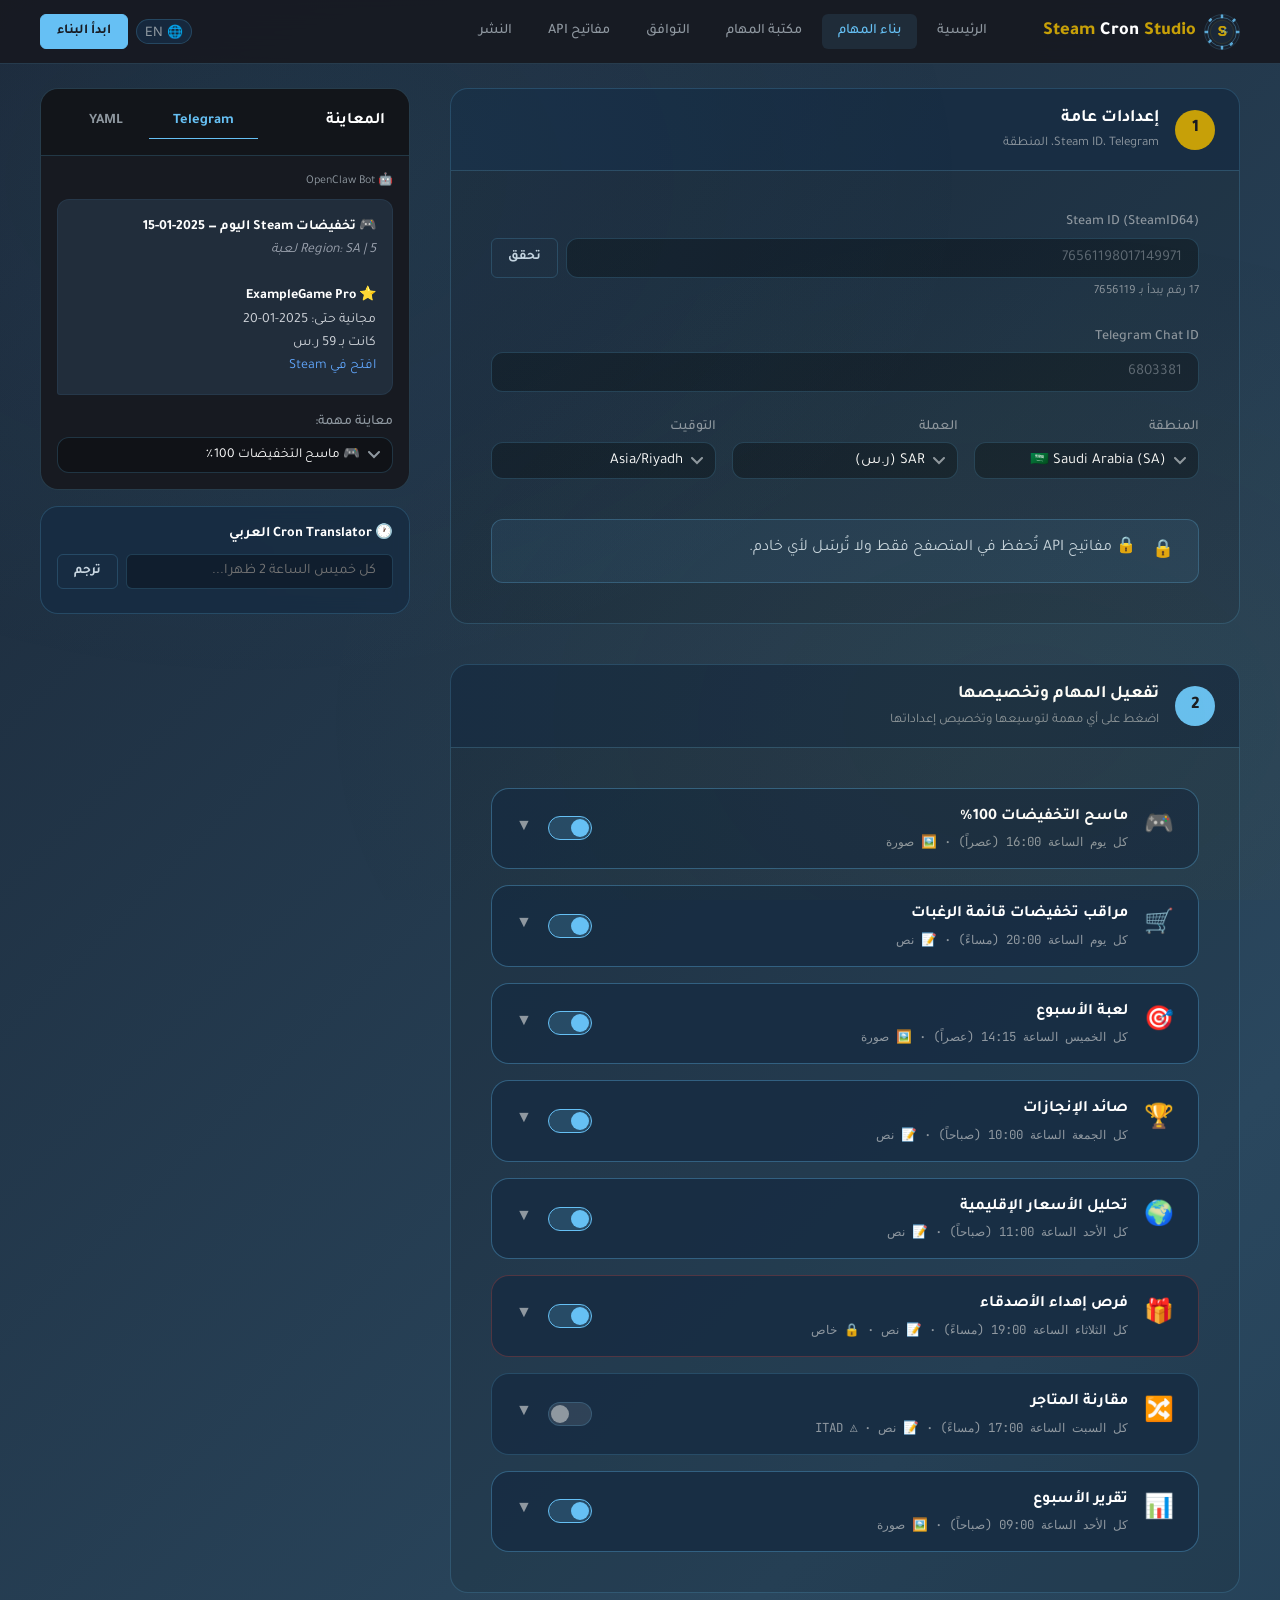
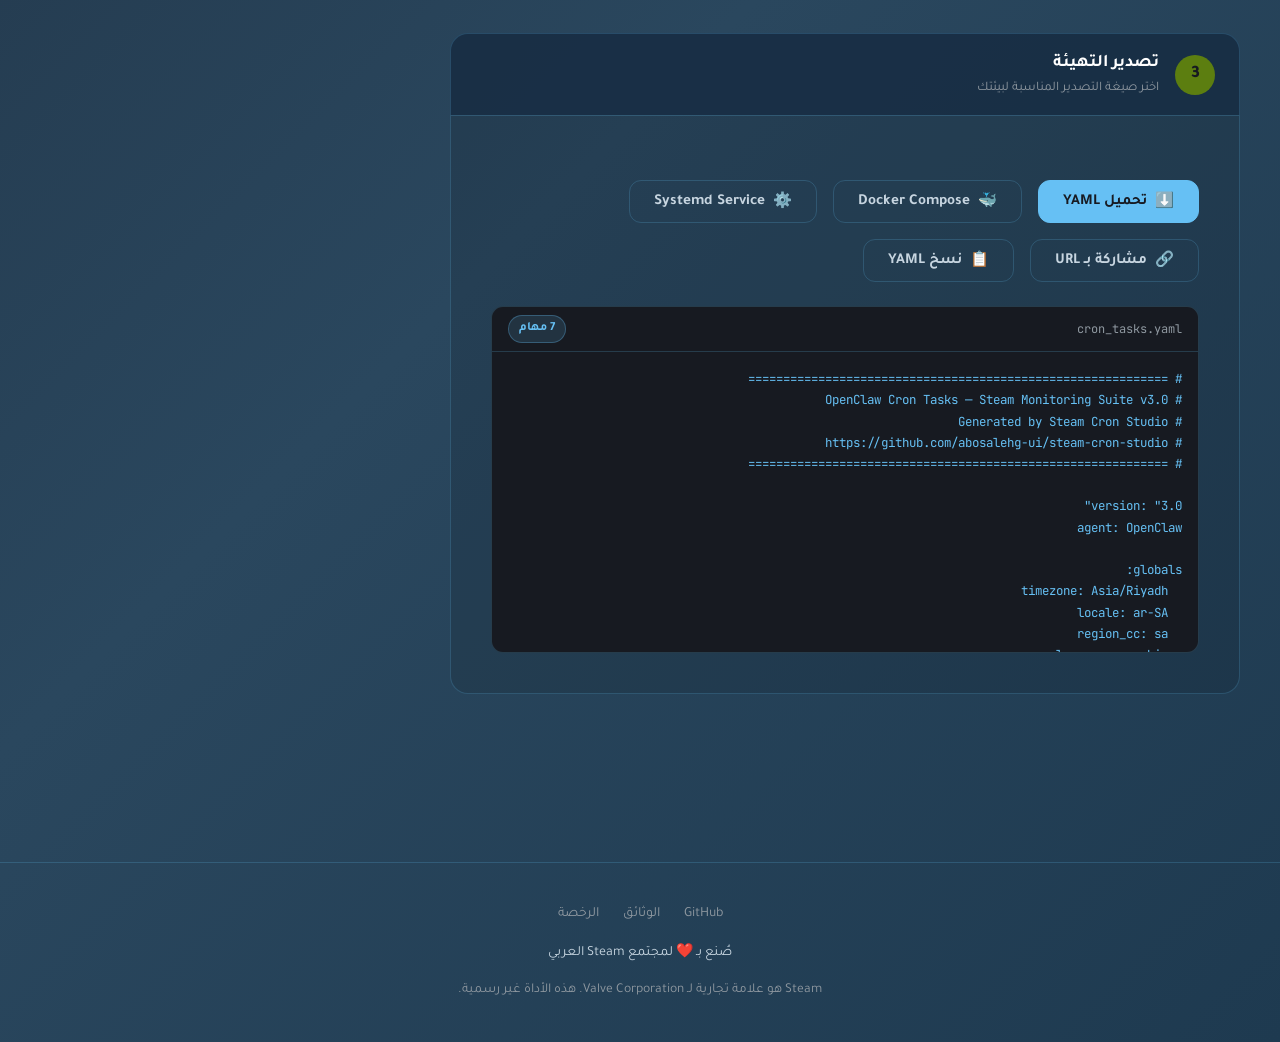
==== commit 1179de06: "fix(builder): horizontal overflow on mobile Root cause: nested grid items had no min-width:0, allowi" ====
--- a/pages/builder.html
+++ b/pages/builder.html
@@ -8,12 +8,71 @@
   <link rel="preconnect" href="https://fonts.googleapis.com">
   <link rel="preconnect" href="https://fonts.gstatic.com" crossorigin>
   <link href="https://fonts.googleapis.com/css2?family=Tajawal:wght@400;500;700;800&family=Amiri:wght@400;700&family=Inter:wght@400;600;800&family=JetBrains+Mono:wght@400;500&display=swap" rel="stylesheet">
-  <link rel="stylesheet" href="../css/steam-theme.css">
+  <link rel="stylesheet" href="../css/steam-theme.css?v=20260508b">
   <link rel="stylesheet" href="../css/components.css">
   <style>
-    .builder-main { padding: calc(var(--nav-height) + var(--space-lg)) var(--space-xl) var(--space-2xl); }
-    .builder-grid { display: grid; grid-template-columns: 1fr 370px; gap: var(--space-xl); max-width: 1300px; margin: 0 auto; align-items: start; }
-    @media(max-width:1100px){ .builder-grid{ grid-template-columns:1fr; } }
+    /* ── Global overflow guard ──────────────────────────────── */
+    html, body { overflow-x: hidden; max-width: 100vw; }
+    .builder-main { padding: calc(var(--nav-height) + var(--space-lg)) var(--space-xl) var(--space-2xl); max-width: 100%; box-sizing: border-box; }
+    .builder-grid { display: grid; grid-template-columns: minmax(0, 1fr) 370px; gap: var(--space-xl); max-width: 1300px; margin: 0 auto; align-items: start; }
+    .builder-grid > * { min-width: 0; }
+    @media(max-width:1100px){ .builder-grid{ grid-template-columns: minmax(0, 1fr); } }
+
+    /* ── Mobile ≤640px ─────────────────────────────────────── */
+    @media(max-width:640px){
+      .builder-main { padding: calc(var(--nav-height) + var(--space-md)) var(--space-md) var(--space-xl); }
+      .builder-grid, .builder-left, .builder-right { width: 100%; max-width: 100%; min-width: 0; }
+      .step-section, .step-section-header, .step-section-body { max-width: 100%; box-sizing: border-box; }
+      .step-section-body { padding: var(--space-md); }
+      .step-section-header { padding: var(--space-sm) var(--space-md); }
+      /* Force ALL inputs/selects to respect parent width */
+      .form-input, .form-select, input, select, textarea { max-width: 100%; box-sizing: border-box; }
+      /* Region/currency/timezone row → single column */
+      .builder-main .grid-3 { grid-template-columns: 1fr !important; gap: var(--space-sm) !important; }
+      /* Config rows → stack label above value */
+      .cfg-row { flex-direction: column; align-items: flex-start; gap: var(--space-xs); }
+      .cfg-label { min-width: unset; width: 100%; }
+      .cfg-val { width: 100%; }
+      /* Export buttons → full-width column */
+      .export-btns { flex-direction: column; gap: var(--space-sm); }
+      .export-btns .btn { width: 100%; justify-content: center; }
+      /* YAML preview */
+      .yaml-content { font-size: 0.68rem; padding: var(--space-sm); }
+      /* Preview panel drops sticky on mobile */
+      .preview-sticky { position: static; }
+      .preview-box { max-width: 100%; }
+      .preview-box .preview-body { max-height: 300px; }
+      /* tg-preview full width — override desktop max-width:340px */
+      .tg-preview { max-width: 100% !important; min-width: 0; font-size: 0.82rem; box-sizing: border-box; }
+      /* Task card head tighter */
+      .b-task-head { padding: var(--space-sm) var(--space-md); gap: var(--space-sm); }
+      .b-task-meta { font-size: 0.7rem; overflow: hidden; text-overflow: ellipsis; white-space: nowrap; max-width: 50vw; min-width: 0; }
+      .b-task-body { padding: var(--space-md); }
+      /* Cron NL */
+      .cron-nl-row { flex-direction: column; }
+      .cron-nl-row .btn { width: 100%; }
+      /* Steam verify */
+      .steam-verify-row { flex-wrap: wrap; gap: var(--space-sm); }
+      .steam-verify-row .form-input { flex: 1 1 160px; min-width: 0; }
+      /* Schedule */
+      .sched-custom-row { flex-direction: column; align-items: flex-start; gap: var(--space-xs); }
+      .cron-result { font-size: 0.78rem; width: 100%; word-break: break-all; }
+      /* Step-num smaller on tiny screens */
+      .step-num-big { width: 32px; height: 32px; font-size: 0.95rem; }
+      /* num-input full row */
+      .num-input-wrap { gap: var(--space-sm); flex-wrap: wrap; }
+      .num-field { width: 56px; }
+      /* tag input */
+      .tag-wrap { min-height: 38px; max-width: 100%; flex-wrap: wrap; }
+      /* yaml-mini-preview in right panel */
+      #yaml-mini-preview { max-height: 240px; max-width: 100%; }
+      /* Section header title size */
+      .step-section-header [style*="font-size:1.1rem"] { font-size: 1rem !important; }
+      /* Builder grid separation */
+      .builder-grid > div + div { margin-top: 0; }
+      /* Force ALL pre/code blocks to respect viewport */
+      pre, code { max-width: 100%; box-sizing: border-box; word-wrap: break-word; }
+    }
 
     .step-section { margin-bottom: var(--space-xl); }
     .step-section-header {
@@ -146,9 +205,9 @@
     .export-btns { display: flex; flex-wrap: wrap; gap: var(--space-md); margin-top: var(--space-lg); }
 
     /* YAML preview */
+    .yaml-content { padding: var(--space-md); font-family: var(--font-mono); font-size: 0.78rem; color: var(--accent-blue); line-height: 1.7; max-height: 300px; overflow-y: auto; overflow-x: auto; white-space: pre; }
     .yaml-box { background: var(--bg-deep); border: 1px solid var(--border-card); border-radius: var(--radius-md); overflow: hidden; }
     .yaml-box-head { padding: var(--space-sm) var(--space-md); border-bottom: 1px solid var(--border-card); display: flex; justify-content: space-between; align-items: center; }
-    .yaml-content { padding: var(--space-md); font-family: var(--font-mono); font-size: 0.78rem; color: var(--accent-blue); line-height: 1.7; max-height: 300px; overflow-y: auto; white-space: pre; }
 
     /* Cron NL section */
     .cron-nl-box { background: rgba(0,0,0,0.2); border: 1px solid var(--border-card); border-radius: var(--radius-md); padding: var(--space-md); margin-top: var(--space-md); }
@@ -354,14 +413,14 @@
 <footer class="footer" id="footer-host"></footer>
 
 <script type="module">
-import { initPage, showToast, downloadFile, copyToClipboard, fetchSteamProfile, isValidSteamId, getLang, setState, getState } from '../js/app.js';
+import { initPage, showToast, downloadFile, copyToClipboard, fetchSteamProfile, isValidSteamId, getLang, setState, getState } from '../js/app.js?v=20260508b';
 import { TASKS_REGISTRY, buildDefaultConfigs } from '../js/tasks-registry.js';
 import { generateYaml }         from '../js/generators/yaml.js';
 import { generateDockerCompose } from '../js/generators/docker.js';
 import { generateSystemd }       from '../js/generators/systemd.js';
 import { nlToCron, cronToHuman } from '../js/utils/cron-nl.js';
 import { buildShareUrl, readConfigFromUrl } from '../js/utils/url-state.js';
-import { t } from '../js/i18n.js';
+import { t } from '../js/i18n.js?v=20260508b';
 
 // ── App State ──────────────────────────────────────────────────
 let tasksCfg = buildDefaultConfigs();
--- a/css/steam-theme.css
+++ b/css/steam-theme.css
@@ -771,12 +771,98 @@
 .stagger-children > *:nth-child(7) { animation-delay: 480ms; }
 .stagger-children > *:nth-child(8) { animation-delay: 560ms; }
 
+/* ── Hamburger Menu ──────────────────────────────────────────── */
+.nav-hamburger {
+  display: none;
+  flex-direction: column;
+  justify-content: center;
+  gap: 5px;
+  width: 36px;
+  height: 36px;
+  background: none;
+  border: none;
+  cursor: pointer;
+  padding: 4px;
+  border-radius: var(--radius-sm);
+  margin-right: auto;
+  transition: background var(--transition-fast);
+}
+body.lang-en .nav-hamburger { margin-right: 0; margin-left: auto; }
+.nav-hamburger:hover { background: rgba(102,192,244,0.1); }
+.nav-hamburger span {
+  display: block;
+  width: 100%;
+  height: 2px;
+  background: var(--text-secondary);
+  border-radius: 2px;
+  transition: all var(--transition-base);
+}
+.nav-hamburger.open span:nth-child(1) { transform: translateY(7px) rotate(45deg); }
+.nav-hamburger.open span:nth-child(2) { opacity: 0; transform: scaleX(0); }
+.nav-hamburger.open span:nth-child(3) { transform: translateY(-7px) rotate(-45deg); }
+
+/* Mobile drawer */
+.nav-mobile-drawer {
+  display: none;
+  position: fixed;
+  top: var(--nav-height);
+  right: 0;
+  left: 0;
+  z-index: 99;
+  background: rgba(23, 26, 33, 0.98);
+  backdrop-filter: blur(16px);
+  -webkit-backdrop-filter: blur(16px);
+  border-bottom: 1px solid var(--border-card);
+  padding: var(--space-md);
+  flex-direction: column;
+  gap: 4px;
+  transform: translateY(-8px);
+  opacity: 0;
+  transition: all var(--transition-base);
+  pointer-events: none;
+}
+.nav-mobile-drawer.open {
+  opacity: 1;
+  transform: translateY(0);
+  pointer-events: auto;
+}
+.nav-mobile-drawer a {
+  display: block;
+  padding: var(--space-sm) var(--space-md);
+  border-radius: var(--radius-sm);
+  color: var(--text-secondary);
+  font-size: 0.95rem;
+  font-weight: 500;
+  transition: all var(--transition-fast);
+  border: 1px solid transparent;
+}
+.nav-mobile-drawer a:hover,
+.nav-mobile-drawer a.active {
+  color: var(--text-white);
+  background: rgba(102,192,244,0.1);
+  border-color: rgba(102,192,244,0.2);
+}
+.nav-mobile-drawer a.active { color: var(--accent-blue); }
+.nav-mobile-drawer .drawer-cta {
+  margin-top: var(--space-sm);
+  padding-top: var(--space-sm);
+  border-top: 1px solid var(--border-card);
+  display: flex;
+  gap: var(--space-sm);
+}
+.nav-mobile-drawer .drawer-cta .btn { flex: 1; justify-content: center; }
+
 /* ── Responsive ─────────────────────────────────────────────── */
 @media (max-width: 768px) {
   .container { padding: 0 var(--space-md); }
   .nav { padding: 0 var(--space-md); gap: var(--space-md); }
   .grid-2, .grid-3, .grid-4 { grid-template-columns: 1fr; }
   .nav-links { display: none; }
+  .nav-hamburger { display: flex; }
+  .nav-mobile-drawer { display: flex; }
+  /* Hide the lang toggle & CTA from nav-actions on mobile (moved to drawer) */
+  .nav-actions .lang-toggle,
+  .nav-actions > a.btn { display: none; }
 }
 
 @media (max-width: 1024px) {
